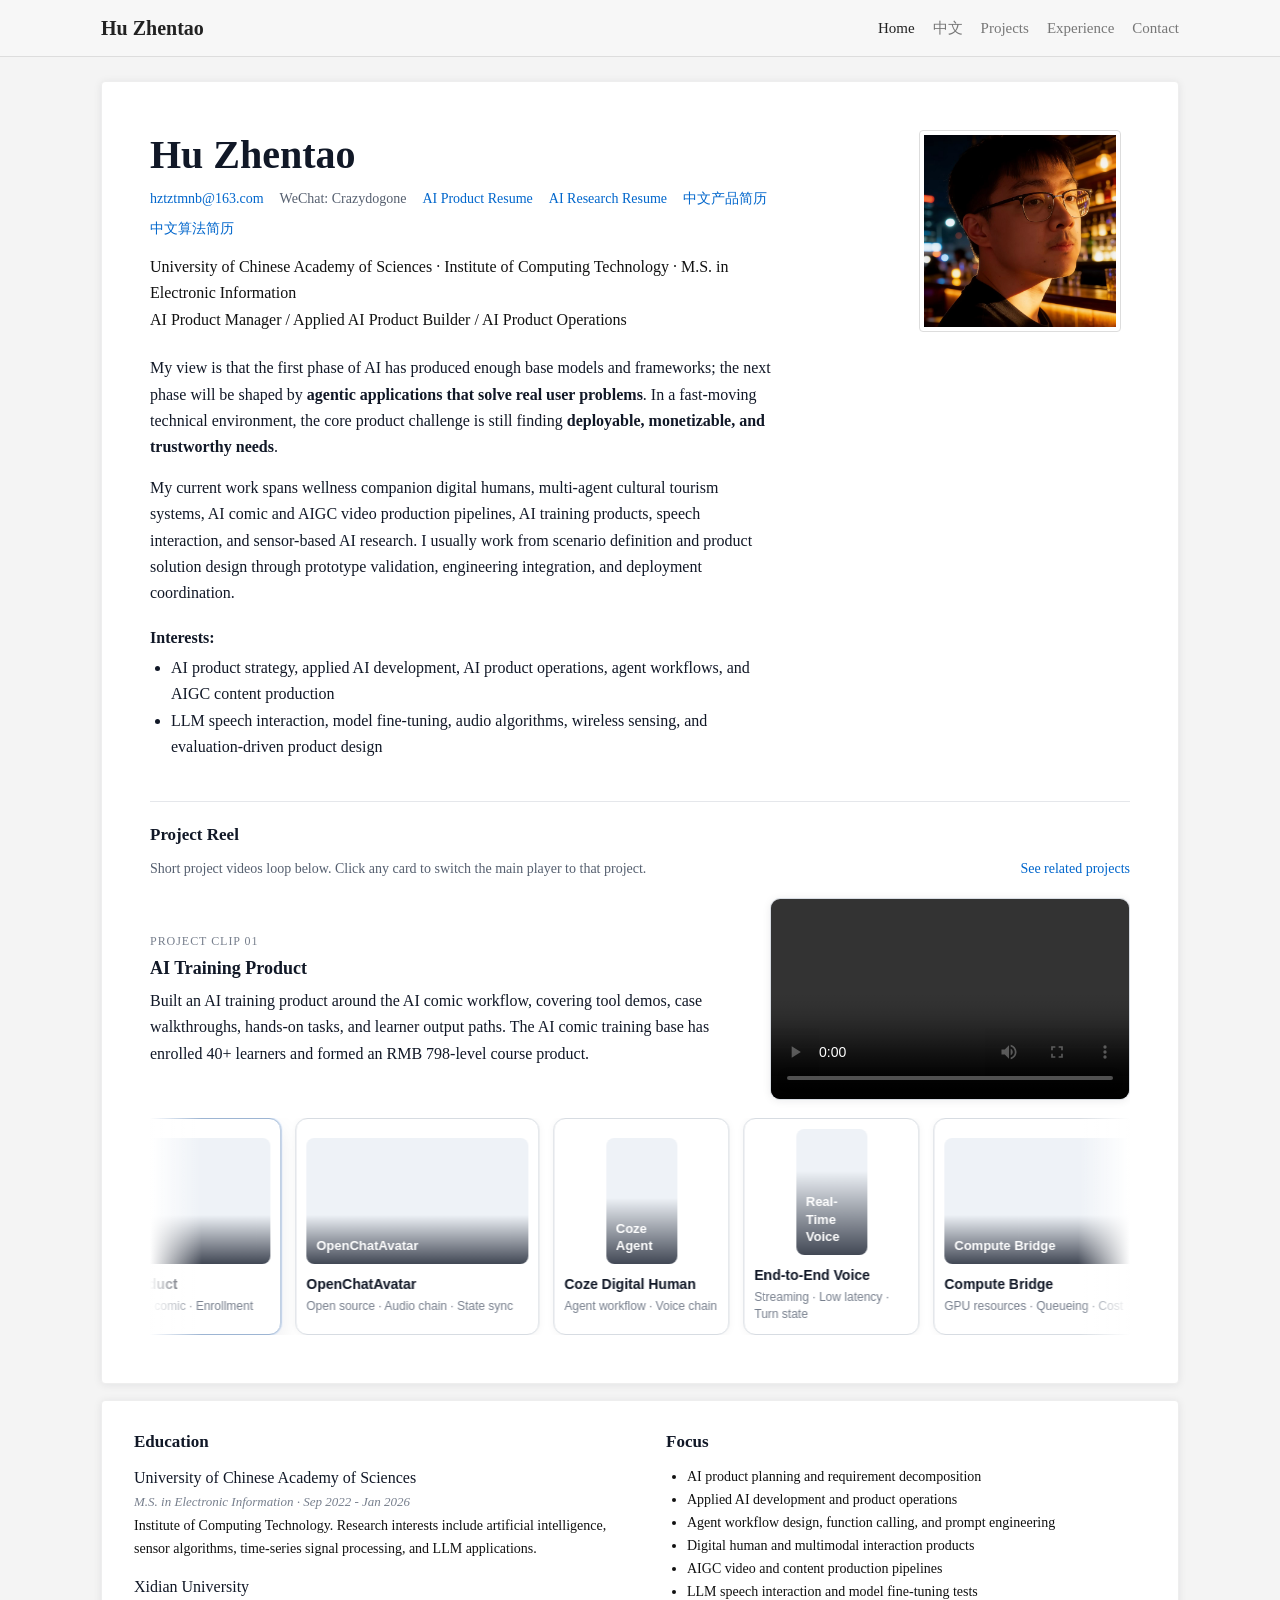
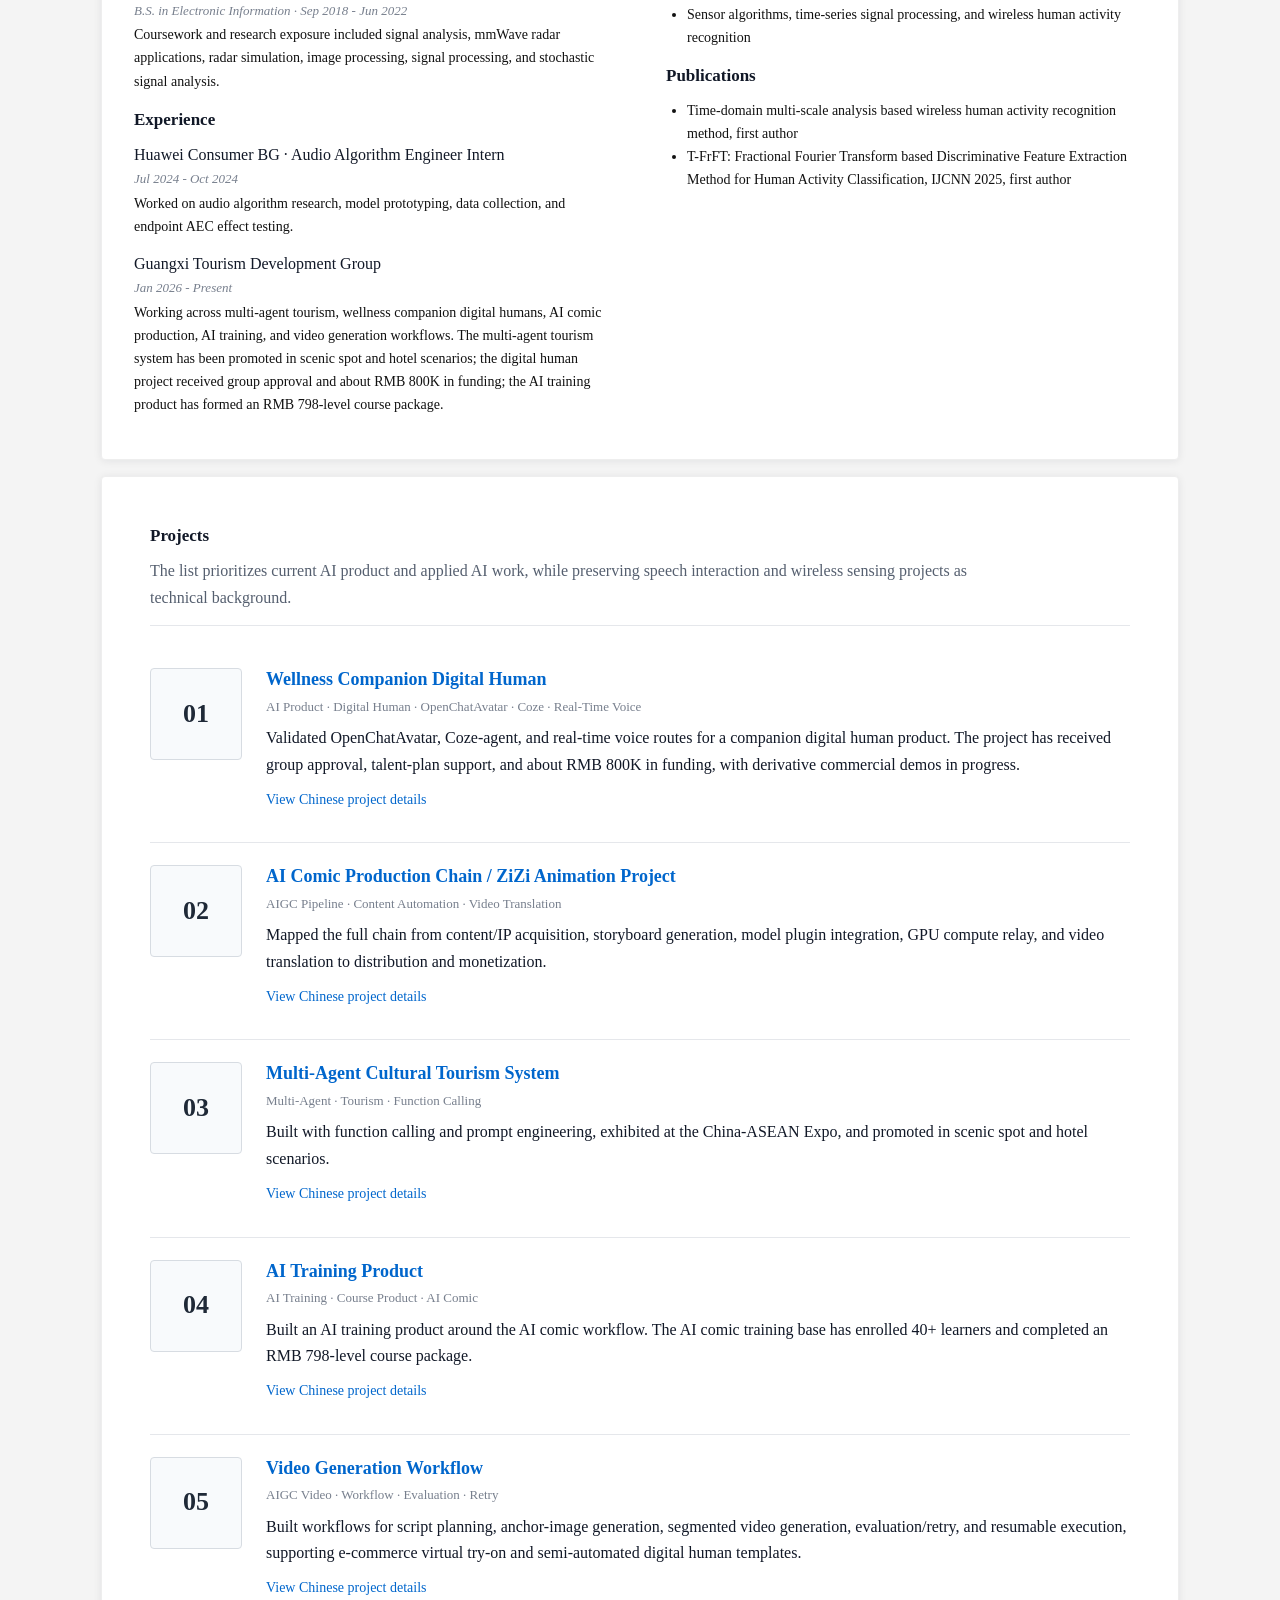
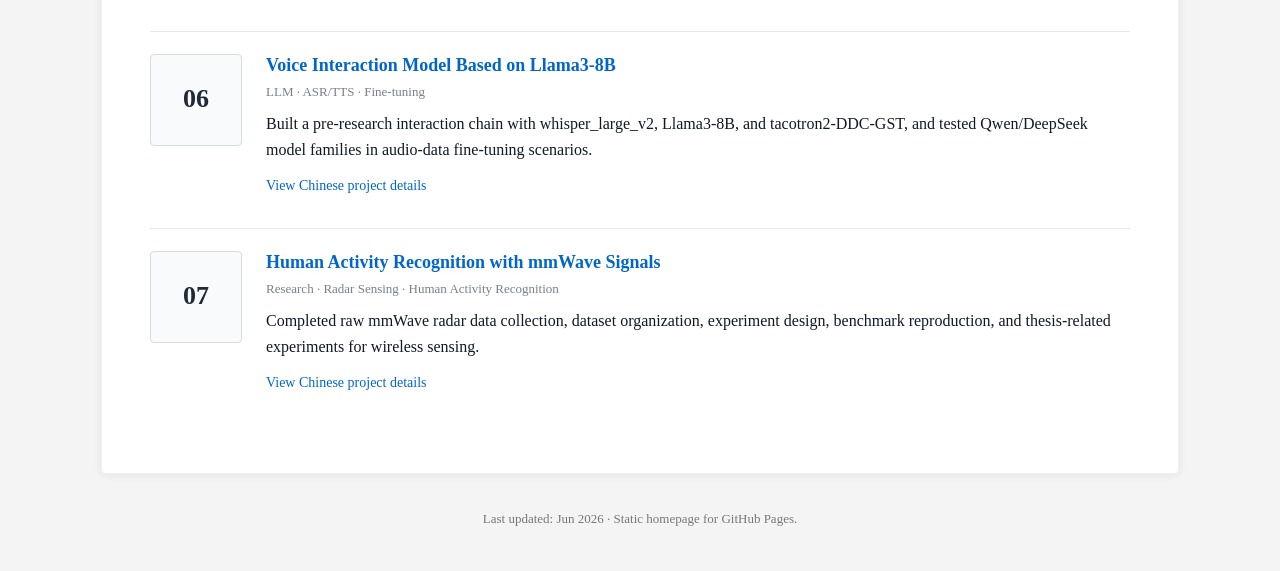
==== en.html @ 320db476 "Add English homepage and resumes" ====
<!doctype html>
<html lang="en">
  <head>
    <meta charset="utf-8" />
    <meta name="viewport" content="width=device-width, initial-scale=1" />
    <meta
      name="description"
      content="Hu Zhentao's English homepage for AI product, applied AI, agent workflow, digital human, AIGC video, speech interaction, and wireless sensing work."
    />
    <title>Hu Zhentao - English Homepage</title>
    <link rel="icon" href="./assets/profile.jpg" />
    <link rel="stylesheet" href="./styles.css" />
  </head>
  <body>
    <header class="topbar">
      <div class="nav-wrap">
        <a class="site-name" href="./en.html">Hu Zhentao</a>
        <nav class="nav-links" aria-label="Primary navigation">
          <a class="active" href="./en.html">Home</a>
          <a href="./index.html" lang="zh-CN">中文</a>
          <a href="#projects">Projects</a>
          <a href="#experience">Experience</a>
          <a href="#contact">Contact</a>
        </nav>
      </div>
    </header>

    <main class="container">
      <section class="card intro-card">
        <div class="intro-main">
          <h1>Hu Zhentao</h1>
          <div id="contact" class="intro-contact" aria-label="Contact and resume downloads">
            <a href="mailto:hztztmnb@163.com">hztztmnb@163.com</a>
            <span>WeChat: Crazydogone</span>
            <a href="./assets/resume-ai-product-en.pdf" download>AI Product Resume</a>
            <a href="./assets/resume-research-en.pdf" download>AI Research Resume</a>
            <a href="./assets/resume-ai-product.pdf" download lang="zh-CN">中文产品简历</a>
            <a href="./assets/resume-research.pdf" download lang="zh-CN">中文算法简历</a>
          </div>
          <p class="affiliation">University of Chinese Academy of Sciences · Institute of Computing Technology · M.S. in Electronic Information</p>
          <p class="affiliation">AI Product Manager / Applied AI Product Builder / AI Product Operations</p>

          <p>
            My view is that the first phase of AI has produced enough base models and frameworks; the next phase will be shaped by
            <strong>agentic applications that solve real user problems</strong>. In a fast-moving technical environment, the core product challenge is still finding
            <strong>deployable, monetizable, and trustworthy needs</strong>.
          </p>
          <p>
            My current work spans wellness companion digital humans, multi-agent cultural tourism systems, AI comic and AIGC video production pipelines, AI training products, speech interaction, and sensor-based AI research. I usually work from scenario definition and product solution design through prototype validation, engineering integration, and deployment coordination.
          </p>

          <div class="interest-block">
            <strong>Interests:</strong>
            <ul>
              <li>AI product strategy, applied AI development, AI product operations, agent workflows, and AIGC content production</li>
              <li>LLM speech interaction, model fine-tuning, audio algorithms, wireless sensing, and evaluation-driven product design</li>
            </ul>
          </div>
        </div>

        <aside class="visual-column" aria-label="Portrait">
          <div class="portrait-card" aria-label="Profile photo">
            <img src="./assets/profile.jpg" alt="Portrait of Hu Zhentao" />
          </div>
        </aside>

        <section class="project-reel" aria-labelledby="project-reel-title">
          <div class="reel-head">
            <div>
              <h2 id="project-reel-title">Project Reel</h2>
              <p>Short project videos loop below. Click any card to switch the main player to that project.</p>
            </div>
            <a class="text-link" href="#projects">See related projects</a>
          </div>

          <div class="reel-stage">
            <div class="reel-stage-copy">
              <p id="reel-active-kicker" class="reel-kicker">Project Clip 01</p>
              <h3 id="reel-active-title">AI Training Product</h3>
              <p id="reel-active-description">
                Built an AI training product around the AI comic workflow, covering tool demos, case walkthroughs, hands-on tasks, and learner output paths. The AI comic training base has enrolled 40+ learners and formed an RMB 798-level course product.
              </p>
            </div>

            <div class="reel-stage-player">
              <video
                id="reel-active-video"
                class="active-video"
                src="./assets/project-videos/AI培训项目.mp4"
                controls
                loop
                playsinline
                preload="metadata"
                aria-label="Selected project introduction video"
              ></video>
            </div>
          </div>

          <div class="reel-rail" data-reel-rail>
            <div class="reel-track" data-reel-track>
              <button
                class="reel-card is-active"
                type="button"
                data-key="ai-training"
                data-ratio="landscape"
                data-src="./assets/project-videos/AI培训项目.mp4"
                data-kicker="Project Clip 01"
                data-title="AI Training Product"
                data-description="Built an AI training product around the AI comic workflow, covering tool demos, case walkthroughs, hands-on tasks, and learner output paths. The AI comic training base has enrolled 40+ learners and formed an RMB 798-level course product."
              >
                <span class="reel-preview">
                  <video src="./assets/project-videos/AI培训项目.mp4" muted loop playsinline preload="metadata"></video>
                  <span class="reel-preview-label">AI Training</span>
                </span>
                <span class="reel-card-copy">
                  <strong>AI Training Product</strong>
                  <span>Course product · AI comic · Enrollment</span>
                </span>
              </button>

              <button
                class="reel-card"
                type="button"
                data-key="openchatavatar"
                data-ratio="landscape"
                data-src="./assets/project-videos/openchatavatar.mp4"
                data-kicker="Project Clip 02"
                data-title="OpenChatAvatar Digital Human Chain"
                data-description="Built a self-hosted interaction chain based on the open-source OpenChatAvatar framework, connecting microphone capture, VAD, ASR, LLM/agent reasoning, TTS, audio playback, and digital human rendering state."
              >
                <span class="reel-preview">
                  <video src="./assets/project-videos/openchatavatar.mp4" muted loop playsinline preload="metadata"></video>
                  <span class="reel-preview-label">OpenChatAvatar</span>
                </span>
                <span class="reel-card-copy">
                  <strong>OpenChatAvatar</strong>
                  <span>Open source · Audio chain · State sync</span>
                </span>
              </button>

              <button
                class="reel-card"
                type="button"
                data-key="digital-human-coze"
                data-ratio="portrait"
                data-src="./assets/project-videos/陪伴型数字人_coze.mp4"
                data-kicker="Project Clip 03"
                data-title="Companion Digital Human with Coze Agent"
                data-description="Used a Coze agent for companion dialogue, intent recognition, and tool routing, while a local audio chain handled capture, recognition, synthesis, playback, and digital human rendering handoff."
              >
                <span class="reel-preview">
                  <video src="./assets/project-videos/陪伴型数字人_coze.mp4" muted loop playsinline preload="metadata"></video>
                  <span class="reel-preview-label">Coze Agent</span>
                </span>
                <span class="reel-card-copy">
                  <strong>Coze Digital Human</strong>
                  <span>Agent workflow · Voice chain</span>
                </span>
              </button>

              <button
                class="reel-card"
                type="button"
                data-key="digital-human-doubao"
                data-ratio="portrait"
                data-src="./assets/project-videos/陪伴型数字人_豆包.mp4"
                data-kicker="Project Clip 04"
                data-title="Companion Digital Human with End-to-End Voice"
                data-description="Integrated an end-to-end real-time voice model to reduce ASR-LLM-TTS chain latency, wrapping streaming input/output, interruption, turn state, and digital human rendering interfaces."
              >
                <span class="reel-preview">
                  <video src="./assets/project-videos/陪伴型数字人_豆包.mp4" muted loop playsinline preload="metadata"></video>
                  <span class="reel-preview-label">Real-Time Voice</span>
                </span>
                <span class="reel-card-copy">
                  <strong>End-to-End Voice</strong>
                  <span>Streaming · Low latency · Turn state</span>
                </span>
              </button>

              <button
                class="reel-card"
                type="button"
                data-key="compute-provider"
                data-ratio="landscape"
                data-src="./assets/project-videos/算力提供.mp4"
                data-kicker="Project Clip 05"
                data-title="AI Comic Compute Bridge"
                data-description="Supported AI comic production with compute relay and direct compute resources, covering GPU node access, task submission, queue scheduling, result return, permission control, and cost accounting."
              >
                <span class="reel-preview">
                  <video src="./assets/project-videos/算力提供.mp4" muted loop playsinline preload="metadata"></video>
                  <span class="reel-preview-label">Compute Bridge</span>
                </span>
                <span class="reel-card-copy">
                  <strong>Compute Bridge</strong>
                  <span>GPU resources · Queueing · Cost</span>
                </span>
              </button>

              <button
                class="reel-card"
                type="button"
                data-key="video-translator"
                data-ratio="landscape"
                data-src="./assets/project-videos/video-translator.mp4"
                data-kicker="Project Clip 06"
                data-title="Drama Translation Workflow for Overseas Distribution"
                data-description="Connected audio extraction, ASR, translation polishing, subtitle timeline alignment, dubbing synthesis, and multilingual export for the video translation part of the AI comic production chain."
              >
                <span class="reel-preview">
                  <video src="./assets/project-videos/video-translator.mp4" muted loop playsinline preload="metadata"></video>
                  <span class="reel-preview-label">Video Translator</span>
                </span>
                <span class="reel-card-copy">
                  <strong>Video Translation</strong>
                  <span>ASR · Translation · Subtitles</span>
                </span>
              </button>
            </div>
          </div>
        </section>
      </section>

      <section id="experience" class="card two-column-card">
        <div>
          <h2>Education</h2>
          <div class="entry">
            <div class="entry-title">University of Chinese Academy of Sciences</div>
            <div class="entry-meta">M.S. in Electronic Information · Sep 2022 - Jan 2026</div>
            <p>Institute of Computing Technology. Research interests include artificial intelligence, sensor algorithms, time-series signal processing, and LLM applications.</p>
          </div>
          <div class="entry">
            <div class="entry-title">Xidian University</div>
            <div class="entry-meta">B.S. in Electronic Information · Sep 2018 - Jun 2022</div>
            <p>Coursework and research exposure included signal analysis, mmWave radar applications, radar simulation, image processing, signal processing, and stochastic signal analysis.</p>
          </div>

          <h2 class="subsection">Experience</h2>
          <div class="entry">
            <div class="entry-title">Huawei Consumer BG · Audio Algorithm Engineer Intern</div>
            <div class="entry-meta">Jul 2024 - Oct 2024</div>
            <p>Worked on audio algorithm research, model prototyping, data collection, and endpoint AEC effect testing.</p>
          </div>
          <div class="entry">
            <div class="entry-title">Guangxi Tourism Development Group</div>
            <div class="entry-meta">Jan 2026 - Present</div>
            <p>Working across multi-agent tourism, wellness companion digital humans, AI comic production, AI training, and video generation workflows. The multi-agent tourism system has been promoted in scenic spot and hotel scenarios; the digital human project received group approval and about RMB 800K in funding; the AI training product has formed an RMB 798-level course package.</p>
          </div>
        </div>

        <div>
          <h2>Focus</h2>
          <ul class="compact-list">
            <li>AI product planning and requirement decomposition</li>
            <li>Applied AI development and product operations</li>
            <li>Agent workflow design, function calling, and prompt engineering</li>
            <li>Digital human and multimodal interaction products</li>
            <li>AIGC video and content production pipelines</li>
            <li>LLM speech interaction and model fine-tuning tests</li>
            <li>Sensor algorithms, time-series signal processing, and wireless human activity recognition</li>
          </ul>

          <h2 class="subsection">Publications</h2>
          <ul class="compact-list">
            <li>Time-domain multi-scale analysis based wireless human activity recognition method, first author</li>
            <li>T-FrFT: Fractional Fourier Transform based Discriminative Feature Extraction Method for Human Activity Classification, IJCNN 2025, first author</li>
          </ul>
        </div>
      </section>

      <section id="projects" class="card">
        <div class="section-head">
          <h2>Projects</h2>
          <p>The list prioritizes current AI product and applied AI work, while preserving speech interaction and wireless sensing projects as technical background.</p>
        </div>

        <article class="project-item">
          <div class="project-thumb">01</div>
          <div class="project-body">
            <h3><a href="./projects/digital-human.html">Wellness Companion Digital Human</a></h3>
            <p class="project-tags">AI Product · Digital Human · OpenChatAvatar · Coze · Real-Time Voice</p>
            <p>
              Validated OpenChatAvatar, Coze-agent, and real-time voice routes for a companion digital human product. The project has received group approval, talent-plan support, and about RMB 800K in funding, with derivative commercial demos in progress.
            </p>
            <p><a class="text-link" href="./projects/digital-human.html">View Chinese project details</a></p>
          </div>
        </article>

        <article class="project-item">
          <div class="project-thumb">02</div>
          <div class="project-body">
            <h3><a href="./projects/ai-comic.html">AI Comic Production Chain / ZiZi Animation Project</a></h3>
            <p class="project-tags">AIGC Pipeline · Content Automation · Video Translation</p>
            <p>
              Mapped the full chain from content/IP acquisition, storyboard generation, model plugin integration, GPU compute relay, and video translation to distribution and monetization.
            </p>
            <p><a class="text-link" href="./projects/ai-comic.html">View Chinese project details</a></p>
          </div>
        </article>

        <article class="project-item">
          <div class="project-thumb">03</div>
          <div class="project-body">
            <h3><a href="./projects/multi-agent-pm.html">Multi-Agent Cultural Tourism System</a></h3>
            <p class="project-tags">Multi-Agent · Tourism · Function Calling</p>
            <p>
              Built with function calling and prompt engineering, exhibited at the China-ASEAN Expo, and promoted in scenic spot and hotel scenarios.
            </p>
            <p><a class="text-link" href="./projects/multi-agent-pm.html">View Chinese project details</a></p>
          </div>
        </article>

        <article class="project-item">
          <div class="project-thumb">04</div>
          <div class="project-body">
            <h3><a href="./projects/ai-training.html">AI Training Product</a></h3>
            <p class="project-tags">AI Training · Course Product · AI Comic</p>
            <p>
              Built an AI training product around the AI comic workflow. The AI comic training base has enrolled 40+ learners and completed an RMB 798-level course package.
            </p>
            <p><a class="text-link" href="./projects/ai-training.html">View Chinese project details</a></p>
          </div>
        </article>

        <article class="project-item">
          <div class="project-thumb">05</div>
          <div class="project-body">
            <h3><a href="./projects/video-generation-workflow.html">Video Generation Workflow</a></h3>
            <p class="project-tags">AIGC Video · Workflow · Evaluation · Retry</p>
            <p>
              Built workflows for script planning, anchor-image generation, segmented video generation, evaluation/retry, and resumable execution, supporting e-commerce virtual try-on and semi-automated digital human templates.
            </p>
            <p><a class="text-link" href="./projects/video-generation-workflow.html">View Chinese project details</a></p>
          </div>
        </article>

        <article class="project-item">
          <div class="project-thumb">06</div>
          <div class="project-body">
            <h3><a href="./projects/voice-llm.html">Voice Interaction Model Based on Llama3-8B</a></h3>
            <p class="project-tags">LLM · ASR/TTS · Fine-tuning</p>
            <p>
              Built a pre-research interaction chain with whisper_large_v2, Llama3-8B, and tacotron2-DDC-GST, and tested Qwen/DeepSeek model families in audio-data fine-tuning scenarios.
            </p>
            <p><a class="text-link" href="./projects/voice-llm.html">View Chinese project details</a></p>
          </div>
        </article>

        <article class="project-item">
          <div class="project-thumb">07</div>
          <div class="project-body">
            <h3><a href="./projects/wireless-sensing.html">Human Activity Recognition with mmWave Signals</a></h3>
            <p class="project-tags">Research · Radar Sensing · Human Activity Recognition</p>
            <p>
              Completed raw mmWave radar data collection, dataset organization, experiment design, benchmark reproduction, and thesis-related experiments for wireless sensing.
            </p>
            <p><a class="text-link" href="./projects/wireless-sensing.html">View Chinese project details</a></p>
          </div>
        </article>
      </section>
    </main>

    <footer class="footer">
      <p>Last updated: Jun 2026 · Static homepage for GitHub Pages.</p>
    </footer>
    <script src="./script.js"></script>
  </body>
</html>
---- styles.css ----
:root {
  --bg: #f4f4f4;
  --card: #ffffff;
  --text: #111827;
  --muted: #555f6f;
  --light: #777f8d;
  --line: #e5e7eb;
  --link: #0066cc;
  --link-hover: #004e9f;
  --shadow: 0 1px 8px rgba(15, 23, 42, 0.08);
  --radius: 4px;
}

* {
  box-sizing: border-box;
}

html {
  scroll-behavior: smooth;
}

body {
  margin: 0;
  background: var(--bg);
  color: var(--text);
  overflow-x: hidden;
  font-family:
    "Times New Roman",
    FangSong,
    "仿宋",
    sans-serif;
  font-size: 16px;
  line-height: 1.65;
}

a {
  color: var(--link);
  text-decoration: none;
}

a:hover {
  color: var(--link-hover);
  text-decoration: underline;
}

p {
  margin: 0 0 14px;
}

h1,
h2,
h3 {
  margin: 0;
  color: var(--text);
  line-height: 1.25;
  font-weight: 600;
}

h1 {
  margin-bottom: 10px;
  font-size: 40px;
}

h2 {
  margin-bottom: 12px;
  font-size: 17px;
}

h3 {
  margin-bottom: 5px;
  font-size: 18px;
}

.topbar {
  position: sticky;
  top: 0;
  z-index: 10;
  border-bottom: 1px solid #dddddd;
  background: #f7f7f7;
}

.nav-wrap {
  max-width: 1110px;
  min-height: 56px;
  margin: 0 auto;
  padding: 0 16px;
  display: flex;
  align-items: center;
  justify-content: space-between;
  gap: 24px;
}

.site-name {
  color: #222;
  font-size: 20px;
  font-weight: 700;
}

.site-name:hover {
  color: #222;
  text-decoration: none;
}

.nav-links {
  display: flex;
  align-items: center;
  gap: 18px;
  white-space: nowrap;
}

.nav-links a {
  color: #777;
  font-size: 15px;
}

.nav-links a.active,
.nav-links a:hover {
  color: #222;
  text-decoration: none;
}

.container {
  max-width: 1110px;
  margin: 0 auto;
  padding: 24px 16px 0;
}

.card {
  margin-bottom: 16px;
  padding: 48px;
  border: 1px solid #eeeeee;
  border-radius: var(--radius);
  background: var(--card);
  box-shadow: var(--shadow);
}

.intro-card {
  display: grid;
  grid-template-columns: minmax(0, 1fr) minmax(250px, 320px);
  gap: 36px;
  align-items: start;
}

.intro-main {
  min-width: 0;
}

.intro-contact {
  display: flex;
  flex-wrap: wrap;
  gap: 8px 16px;
  align-items: center;
  margin: -2px 0 14px;
  color: var(--muted);
  font-family:
    "Times New Roman",
    FangSong,
    "仿宋",
    serif;
  font-size: 14px;
  line-height: 1.45;
}

.intro-contact a,
.intro-contact span {
  display: inline-flex;
  align-items: center;
  min-height: 22px;
}

.affiliation {
  margin: 0;
  color: #111;
}

.intro-main > p:nth-of-type(3) {
  margin-top: 22px;
}

.visual-column {
  width: 100%;
  max-width: 220px;
  justify-self: end;
  display: flex;
  flex-direction: column;
  align-items: center;
  gap: 18px;
}

.portrait-card {
  width: 202px;
  padding: 4px;
  border: 1px solid #dddddd;
  border-radius: var(--radius);
  background: #fff;
}

.portrait-card img {
  display: block;
  width: 100%;
  aspect-ratio: 1 / 1;
  object-fit: cover;
  object-position: 58% 20%;
}

.interest-block {
  margin-top: 18px;
}

.interest-block ul,
.compact-list {
  margin: 4px 0 0;
  padding-left: 21px;
}

.project-reel {
  grid-column: 1 / -1;
  min-width: 0;
  margin-top: 4px;
  padding-top: 22px;
  border-top: 1px solid var(--line);
  overflow: hidden;
}

.reel-head {
  display: flex;
  align-items: end;
  justify-content: space-between;
  gap: 20px;
  margin-bottom: 18px;
}

.reel-head p {
  margin: 4px 0 0;
  color: var(--muted);
  font-size: 14px;
}

.reel-stage {
  display: grid;
  grid-template-columns: minmax(0, 1fr) 360px;
  gap: 24px;
  align-items: center;
}

.reel-stage-player {
  width: 100%;
  display: flex;
  align-items: center;
  justify-content: center;
}

.reel-stage-copy h3 {
  margin-bottom: 8px;
}

.reel-kicker {
  margin: 0 0 6px;
  color: var(--light);
  font-size: 12px;
  letter-spacing: 0.08em;
  text-transform: uppercase;
}

.reel-stage-copy p:last-child {
  margin-bottom: 0;
}

.active-video {
  display: block;
  width: 100%;
  aspect-ratio: 16 / 9;
  border: 1px solid #d7dce2;
  border-radius: 10px;
  background: #f3f4f6;
  box-shadow: 0 1px 8px rgba(15, 23, 42, 0.08);
  object-fit: contain;
}

.active-video.is-portrait {
  width: 32%;
  min-width: 96px;
  max-width: 180px;
  aspect-ratio: 9 / 16;
}

.reel-rail {
  position: relative;
  width: 100%;
  max-width: 100%;
  margin-top: 18px;
  overflow: hidden;
}

.reel-rail::before,
.reel-rail::after {
  position: absolute;
  top: 0;
  bottom: 0;
  width: 52px;
  z-index: 1;
  content: "";
  pointer-events: none;
}

.reel-rail::before {
  left: 0;
  background: linear-gradient(90deg, #ffffff 0%, rgba(255, 255, 255, 0) 100%);
}

.reel-rail::after {
  right: 0;
  background: linear-gradient(270deg, #ffffff 0%, rgba(255, 255, 255, 0) 100%);
}

.reel-track {
  display: flex;
  gap: 14px;
  width: max-content;
  will-change: transform;
}

.reel-card {
  --reel-preview-height: 126px;
  width: 244px;
  flex: 0 0 auto;
  padding: 10px;
  border: 1px solid #d7dce2;
  border-radius: 12px;
  background: #ffffff;
  box-shadow: 0 1px 8px rgba(15, 23, 42, 0.05);
  text-align: left;
  cursor: pointer;
  transition:
    transform 180ms ease,
    box-shadow 180ms ease,
    border-color 180ms ease;
}

.reel-card[data-ratio="portrait"] {
  width: 176px;
}

.reel-card:hover {
  transform: translateY(-2px);
  box-shadow: 0 10px 24px rgba(15, 23, 42, 0.08);
}

.reel-card.is-active {
  border-color: #9db5d3;
  box-shadow: 0 0 0 1px rgba(59, 130, 246, 0.12), 0 10px 24px rgba(15, 23, 42, 0.08);
}

.reel-preview {
  position: relative;
  display: block;
  height: var(--reel-preview-height);
  overflow: hidden;
  border-radius: 8px;
  background: #eef2f7;
  color: #1f2937;
}

.reel-card[data-ratio="portrait"] .reel-preview {
  width: 71px;
  margin: 0 auto;
  aspect-ratio: 9 / 16;
}

.reel-preview video {
  display: block;
  width: 100%;
  height: 100%;
  object-fit: cover;
  pointer-events: none;
}

.reel-preview-label {
  position: absolute;
  left: 0;
  right: 0;
  bottom: 0;
  display: flex;
  min-height: 44px;
  align-items: end;
  padding: 22px 10px 9px;
  background: linear-gradient(180deg, rgba(17, 24, 39, 0) 0%, rgba(17, 24, 39, 0.78) 100%);
  color: #ffffff;
  font-size: 13px;
  font-weight: 600;
  line-height: 1.35;
}

.reel-card-copy {
  display: block;
  padding-top: 10px;
}

.reel-card-copy strong {
  display: block;
  color: var(--text);
  font-size: 14px;
  line-height: 1.5;
}

.reel-card-copy span {
  display: block;
  margin-top: 3px;
  color: var(--light);
  font-size: 12px;
  line-height: 1.45;
}

.contact-line {
  grid-column: 1 / -1;
  display: flex;
  flex-wrap: wrap;
  gap: 18px;
  padding-top: 20px;
  border-top: 1px solid var(--line);
  font-family:
    "Times New Roman",
    FangSong,
    "仿宋",
    serif;
  font-size: 14px;
}

.two-column-card {
  display: grid;
  grid-template-columns: minmax(0, 1fr) minmax(0, 1fr);
  gap: 52px;
  padding: 30px 32px;
}

.entry {
  margin-bottom: 13px;
}

.entry-title {
  font-size: 16px;
  font-weight: 500;
}

.entry-meta,
.project-tags,
.detail-meta {
  color: var(--light);
  font-size: 13px;
  font-style: italic;
}

.entry p {
  margin: 2px 0 0;
  color: #111;
  font-size: 14px;
}

.subsection {
  margin-top: 16px;
}

.compact-list {
  color: #111;
  font-size: 14px;
}

.section-head {
  margin-bottom: 20px;
  border-bottom: 1px solid var(--line);
}

.section-head p {
  max-width: 850px;
  color: var(--muted);
}

.project-item {
  display: grid;
  grid-template-columns: 92px minmax(0, 1fr);
  gap: 24px;
  padding: 22px 0;
  border-bottom: 1px solid var(--line);
}

.project-item:last-child {
  border-bottom: 0;
}

.project-thumb {
  width: 92px;
  height: 92px;
  display: grid;
  place-items: center;
  border: 1px solid #d7dce2;
  border-radius: var(--radius);
  background: #f8fafc;
  color: #1f2937;
  font-size: 26px;
  font-weight: 700;
}

.project-body p {
  margin-bottom: 8px;
}

.project-tags {
  margin-bottom: 8px;
  font-style: normal;
}

.text-link {
  font-size: 14px;
  font-weight: 500;
}

.footer {
  max-width: 1110px;
  margin: 0 auto;
  padding: 18px 16px 28px;
  color: #777;
  font-size: 13px;
  text-align: center;
}

.detail-card {
  padding: 42px 48px;
}

.back-link {
  display: inline-block;
  margin-bottom: 20px;
  font-size: 14px;
}

.detail-title {
  margin-bottom: 6px;
  font-size: 34px;
}

.detail-lede {
  max-width: 850px;
  margin-top: 22px;
  color: #222;
}

.detail-grid {
  display: grid;
  grid-template-columns: minmax(0, 0.85fr) minmax(0, 1.15fr);
  gap: 36px;
  margin-top: 28px;
  padding-top: 28px;
  border-top: 1px solid var(--line);
}

.detail-section {
  margin-bottom: 24px;
}

.detail-section ul {
  margin: 8px 0 0;
  padding-left: 21px;
}

.detail-section li {
  margin-bottom: 6px;
}

.tag-list {
  display: flex;
  flex-wrap: wrap;
  gap: 8px;
  margin-top: 8px;
}

.tag-list span {
  display: inline-flex;
  padding: 3px 8px;
  border: 1px solid #d8dee8;
  border-radius: 999px;
  background: #f8fafc;
  color: #334155;
  font-size: 13px;
}

@media (max-width: 820px) {
  h1 {
    font-size: 32px;
  }

  .nav-wrap {
    align-items: flex-start;
    flex-direction: column;
    gap: 4px;
    padding-top: 10px;
    padding-bottom: 10px;
  }

  .nav-links {
    gap: 14px;
    overflow-x: auto;
    width: 100%;
  }

  .card {
    padding: 26px 22px;
  }

  .intro-card,
  .two-column-card,
  .detail-grid {
    grid-template-columns: 1fr;
    gap: 24px;
  }

  .visual-column {
    width: min(100%, 220px);
    justify-self: center;
    order: -1;
  }

  .portrait-card {
    justify-self: start;
    width: 180px;
    order: -1;
  }

  .contact-line {
    flex-direction: column;
    gap: 8px;
  }

  .reel-head,
  .reel-stage {
    grid-template-columns: 1fr;
    align-items: start;
  }

  .reel-head {
    flex-direction: column;
    align-items: start;
  }

  .reel-stage-player {
    max-width: 360px;
  }

  .reel-card {
    --reel-preview-height: 112px;
    width: 220px;
  }

  .reel-card[data-ratio="portrait"] {
    width: 166px;
  }

  .reel-card[data-ratio="portrait"] .reel-preview {
    width: 63px;
  }

  .project-item {
    grid-template-columns: 1fr;
    gap: 12px;
  }

  .project-thumb {
    width: 72px;
    height: 72px;
    font-size: 22px;
  }

  .detail-title {
    font-size: 28px;
  }
}
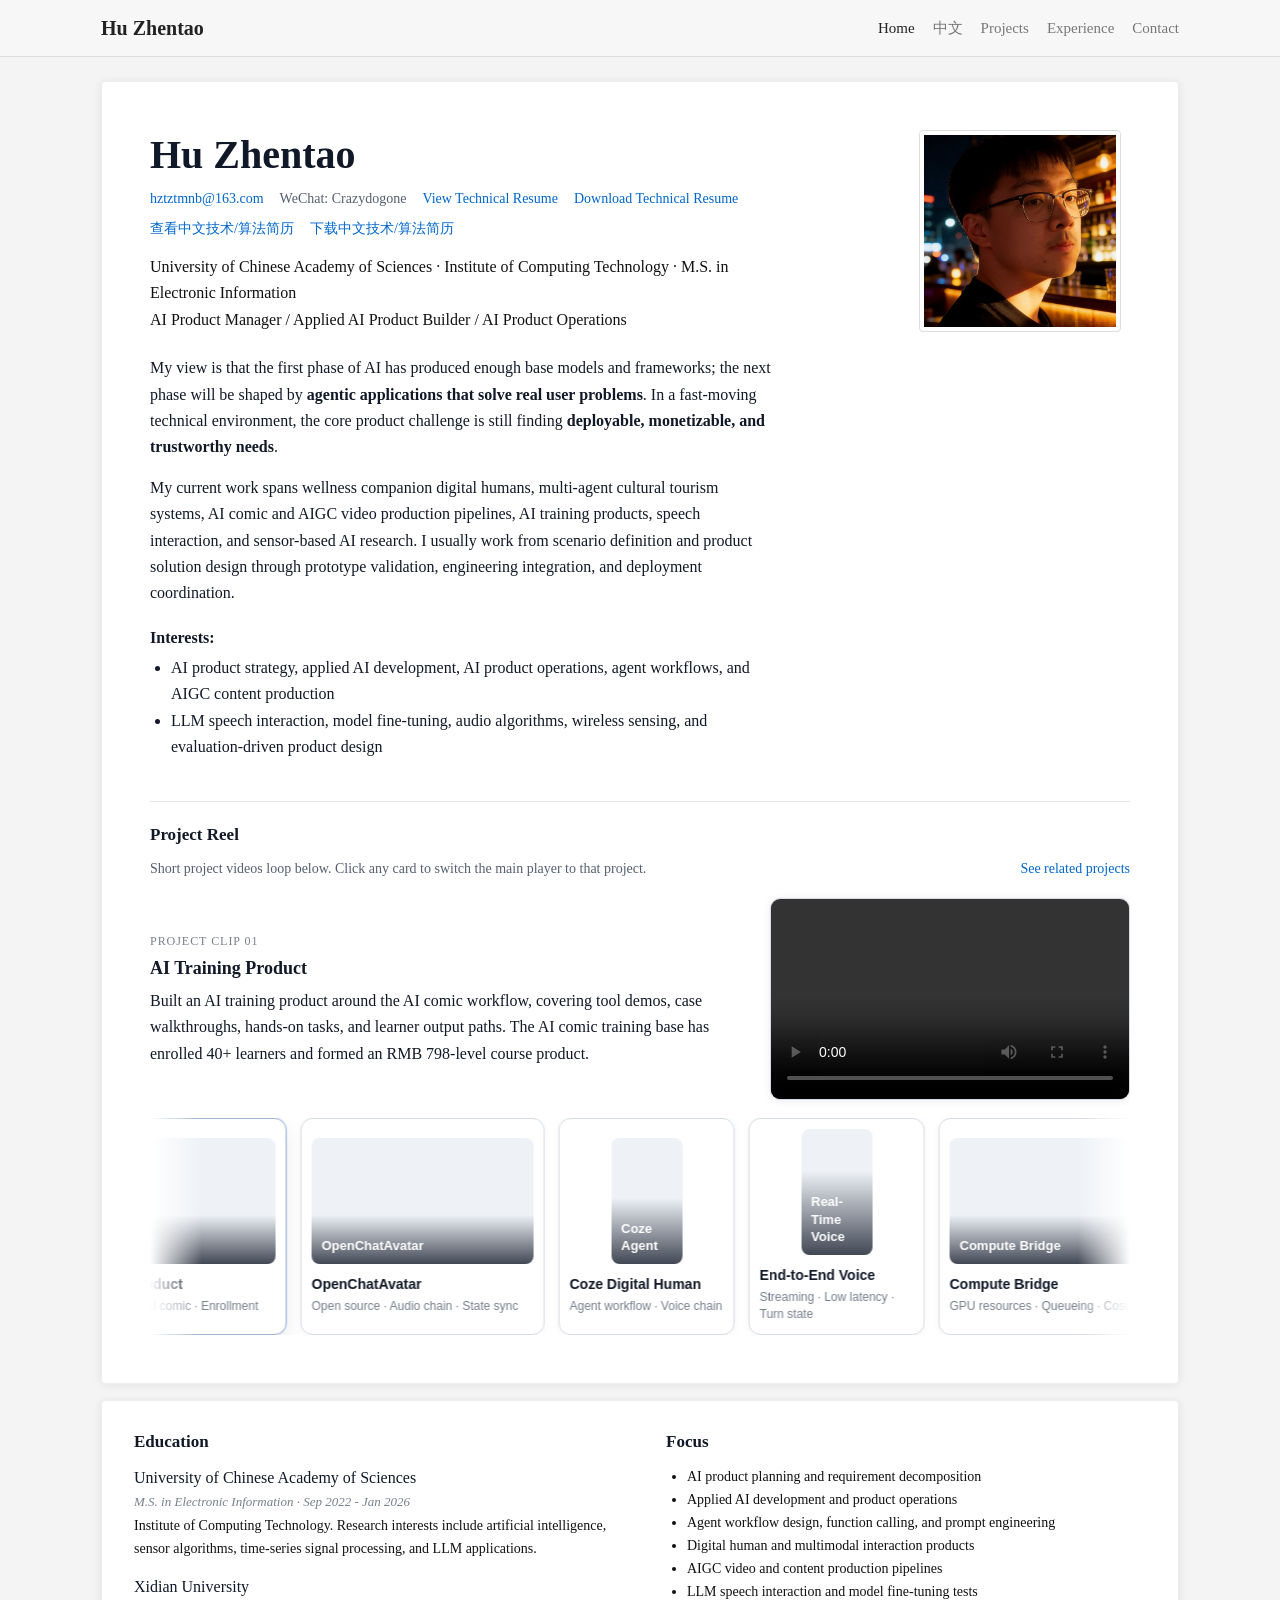
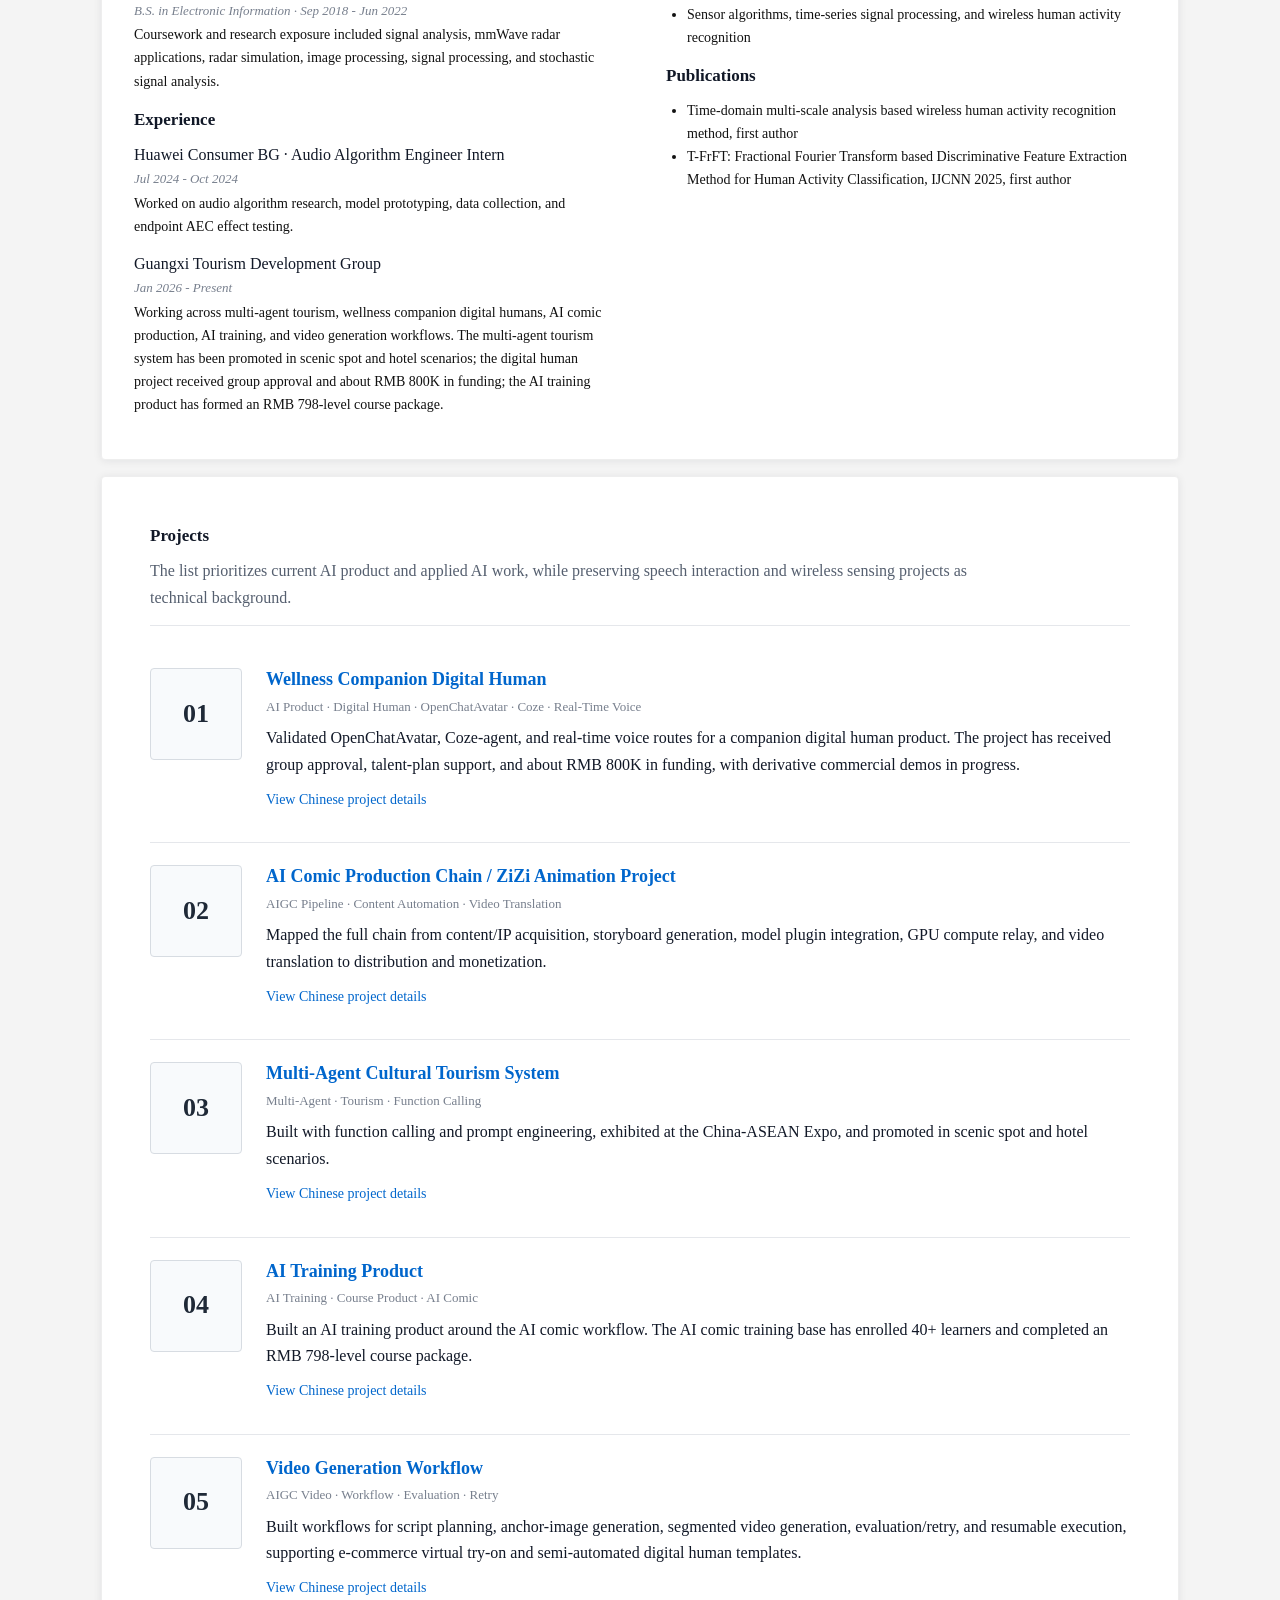
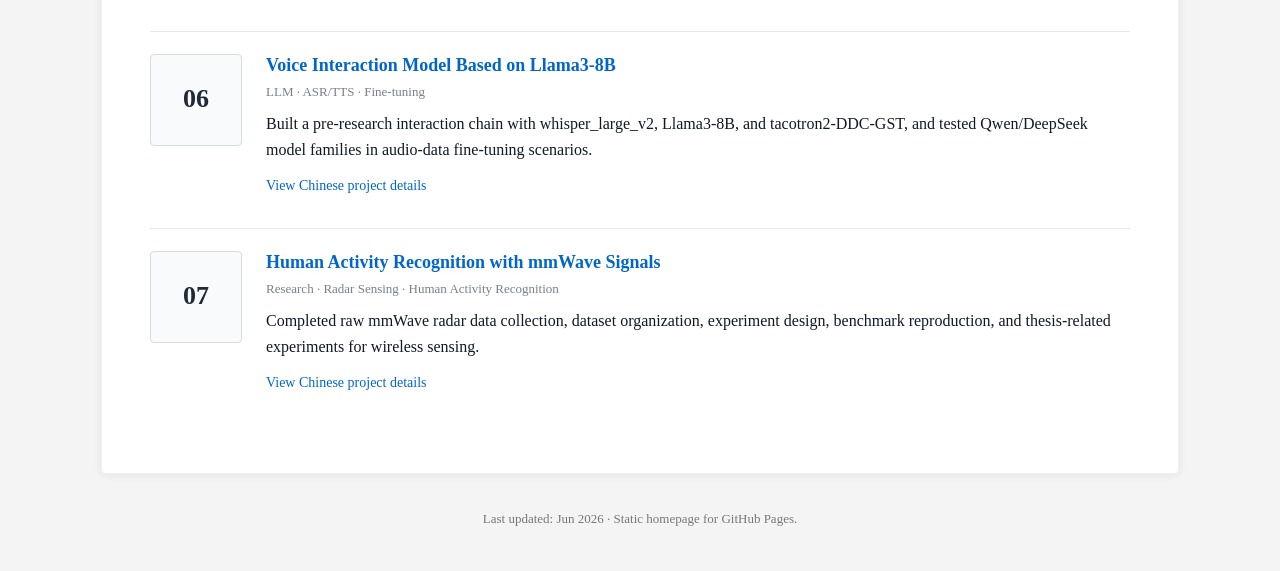
==== commit bab34732: "Update technical resume links" ====
--- a/en.html
+++ b/en.html
@@ -32,10 +32,10 @@
           <div id="contact" class="intro-contact" aria-label="Contact and resume downloads">
             <a href="mailto:hztztmnb@163.com">hztztmnb@163.com</a>
             <span>WeChat: Crazydogone</span>
-            <a href="./assets/resume-ai-product-en.pdf" download>AI Product Resume</a>
-            <a href="./assets/resume-research-en.pdf" download>AI Research Resume</a>
-            <a href="./assets/resume-ai-product.pdf" download lang="zh-CN">中文产品简历</a>
-            <a href="./assets/resume-research.pdf" download lang="zh-CN">中文算法简历</a>
+            <a href="./assets/resume-technical-en.pdf" target="_blank" rel="noopener">View Technical Resume</a>
+            <a href="./assets/resume-technical-en.pdf" download>Download Technical Resume</a>
+            <a href="./assets/resume-technical-cn.pdf" target="_blank" rel="noopener" lang="zh-CN">查看中文技术/算法简历</a>
+            <a href="./assets/resume-technical-cn.pdf" download lang="zh-CN">下载中文技术/算法简历</a>
           </div>
           <p class="affiliation">University of Chinese Academy of Sciences · Institute of Computing Technology · M.S. in Electronic Information</p>
           <p class="affiliation">AI Product Manager / Applied AI Product Builder / AI Product Operations</p>
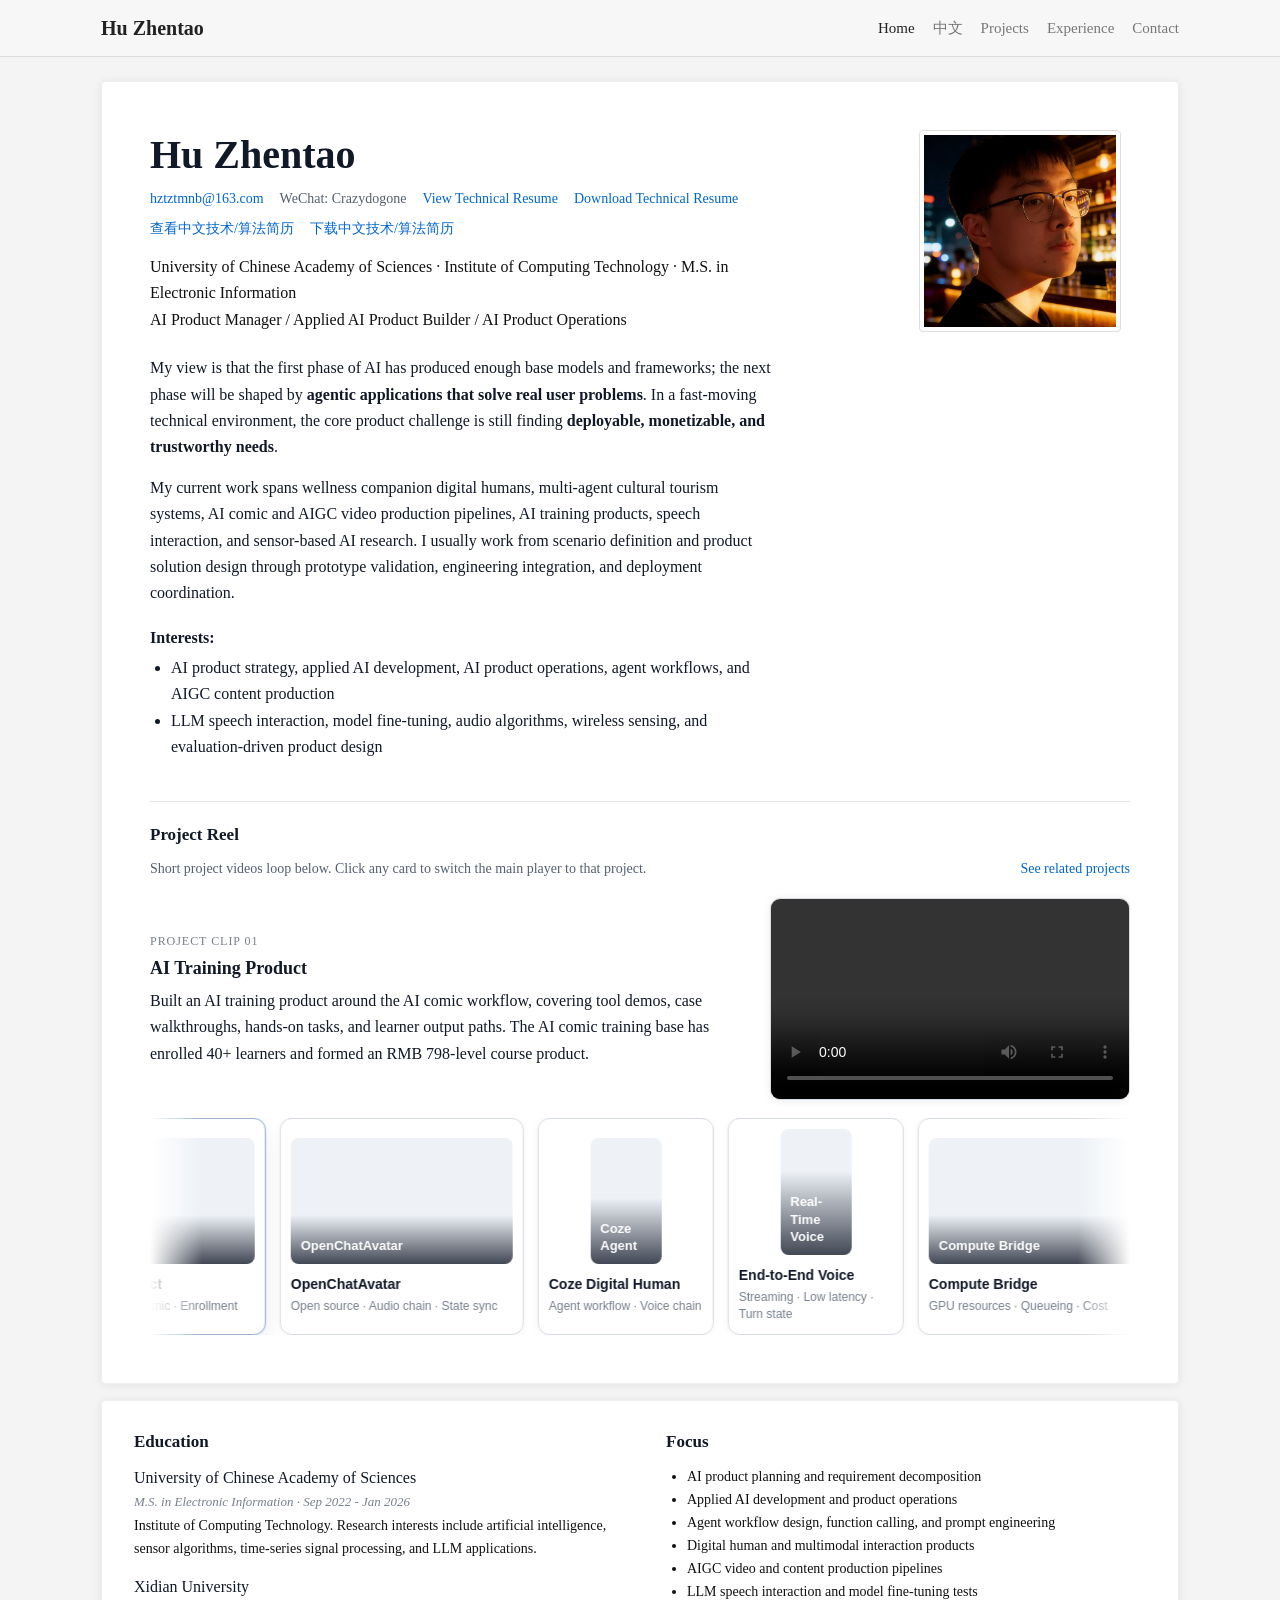
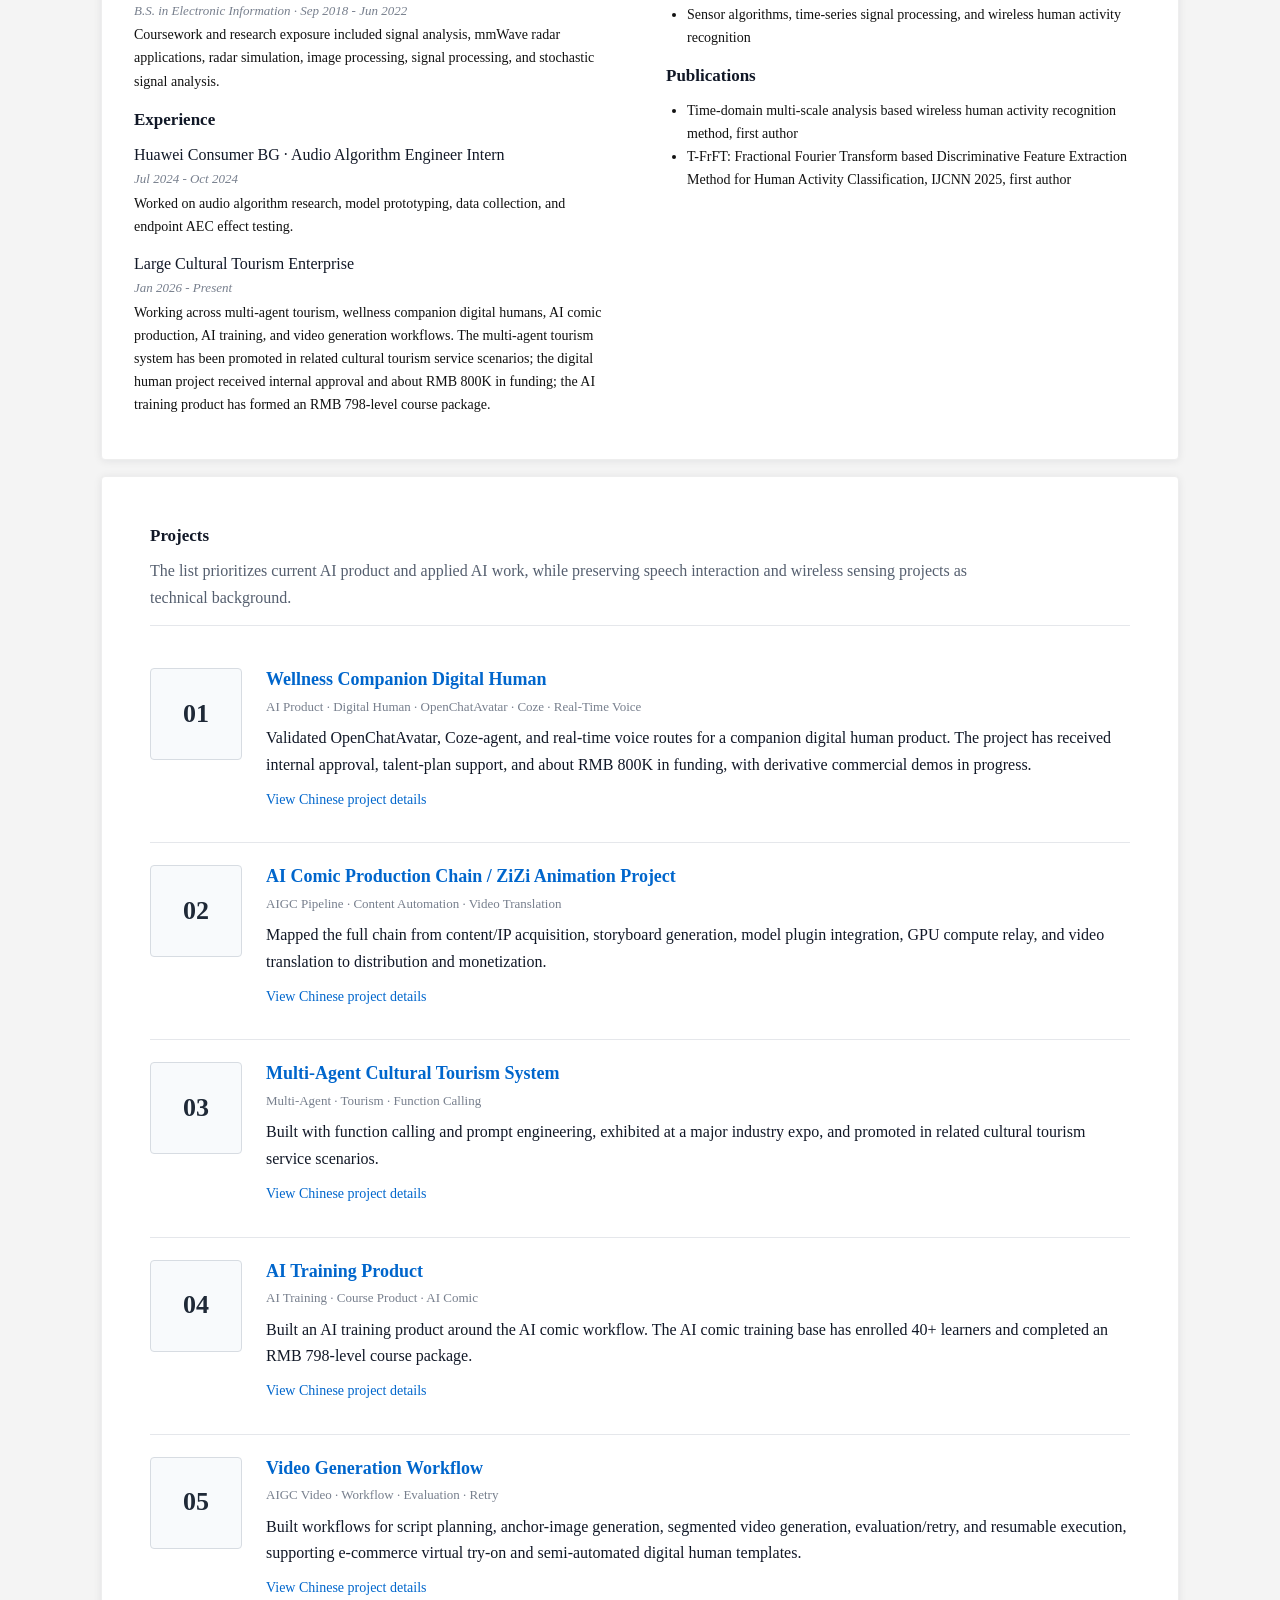
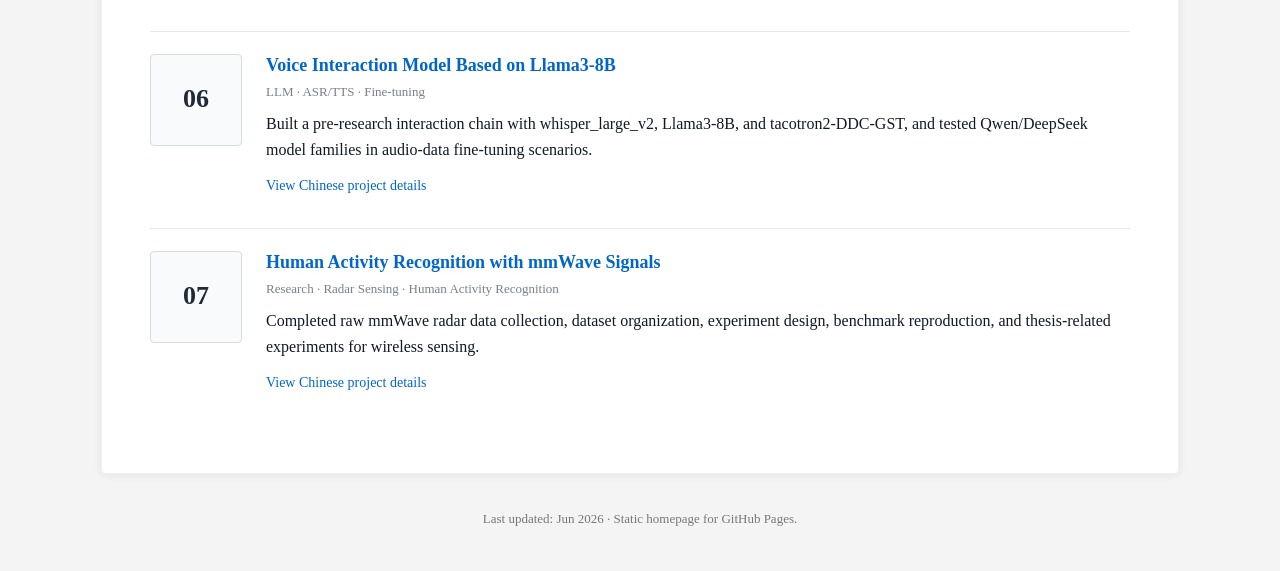
==== commit 1066487d: "Anonymize company references in resume site" ====
--- a/en.html
+++ b/en.html
@@ -243,9 +243,9 @@
             <p>Worked on audio algorithm research, model prototyping, data collection, and endpoint AEC effect testing.</p>
           </div>
           <div class="entry">
-            <div class="entry-title">Guangxi Tourism Development Group</div>
+            <div class="entry-title">Large Cultural Tourism Enterprise</div>
             <div class="entry-meta">Jan 2026 - Present</div>
-            <p>Working across multi-agent tourism, wellness companion digital humans, AI comic production, AI training, and video generation workflows. The multi-agent tourism system has been promoted in scenic spot and hotel scenarios; the digital human project received group approval and about RMB 800K in funding; the AI training product has formed an RMB 798-level course package.</p>
+            <p>Working across multi-agent tourism, wellness companion digital humans, AI comic production, AI training, and video generation workflows. The multi-agent tourism system has been promoted in related cultural tourism service scenarios; the digital human project received internal approval and about RMB 800K in funding; the AI training product has formed an RMB 798-level course package.</p>
           </div>
         </div>
 
@@ -281,7 +281,7 @@
             <h3><a href="./projects/digital-human.html">Wellness Companion Digital Human</a></h3>
             <p class="project-tags">AI Product · Digital Human · OpenChatAvatar · Coze · Real-Time Voice</p>
             <p>
-              Validated OpenChatAvatar, Coze-agent, and real-time voice routes for a companion digital human product. The project has received group approval, talent-plan support, and about RMB 800K in funding, with derivative commercial demos in progress.
+              Validated OpenChatAvatar, Coze-agent, and real-time voice routes for a companion digital human product. The project has received internal approval, talent-plan support, and about RMB 800K in funding, with derivative commercial demos in progress.
             </p>
             <p><a class="text-link" href="./projects/digital-human.html">View Chinese project details</a></p>
           </div>
@@ -305,7 +305,7 @@
             <h3><a href="./projects/multi-agent-pm.html">Multi-Agent Cultural Tourism System</a></h3>
             <p class="project-tags">Multi-Agent · Tourism · Function Calling</p>
             <p>
-              Built with function calling and prompt engineering, exhibited at the China-ASEAN Expo, and promoted in scenic spot and hotel scenarios.
+              Built with function calling and prompt engineering, exhibited at a major industry expo, and promoted in related cultural tourism service scenarios.
             </p>
             <p><a class="text-link" href="./projects/multi-agent-pm.html">View Chinese project details</a></p>
           </div>
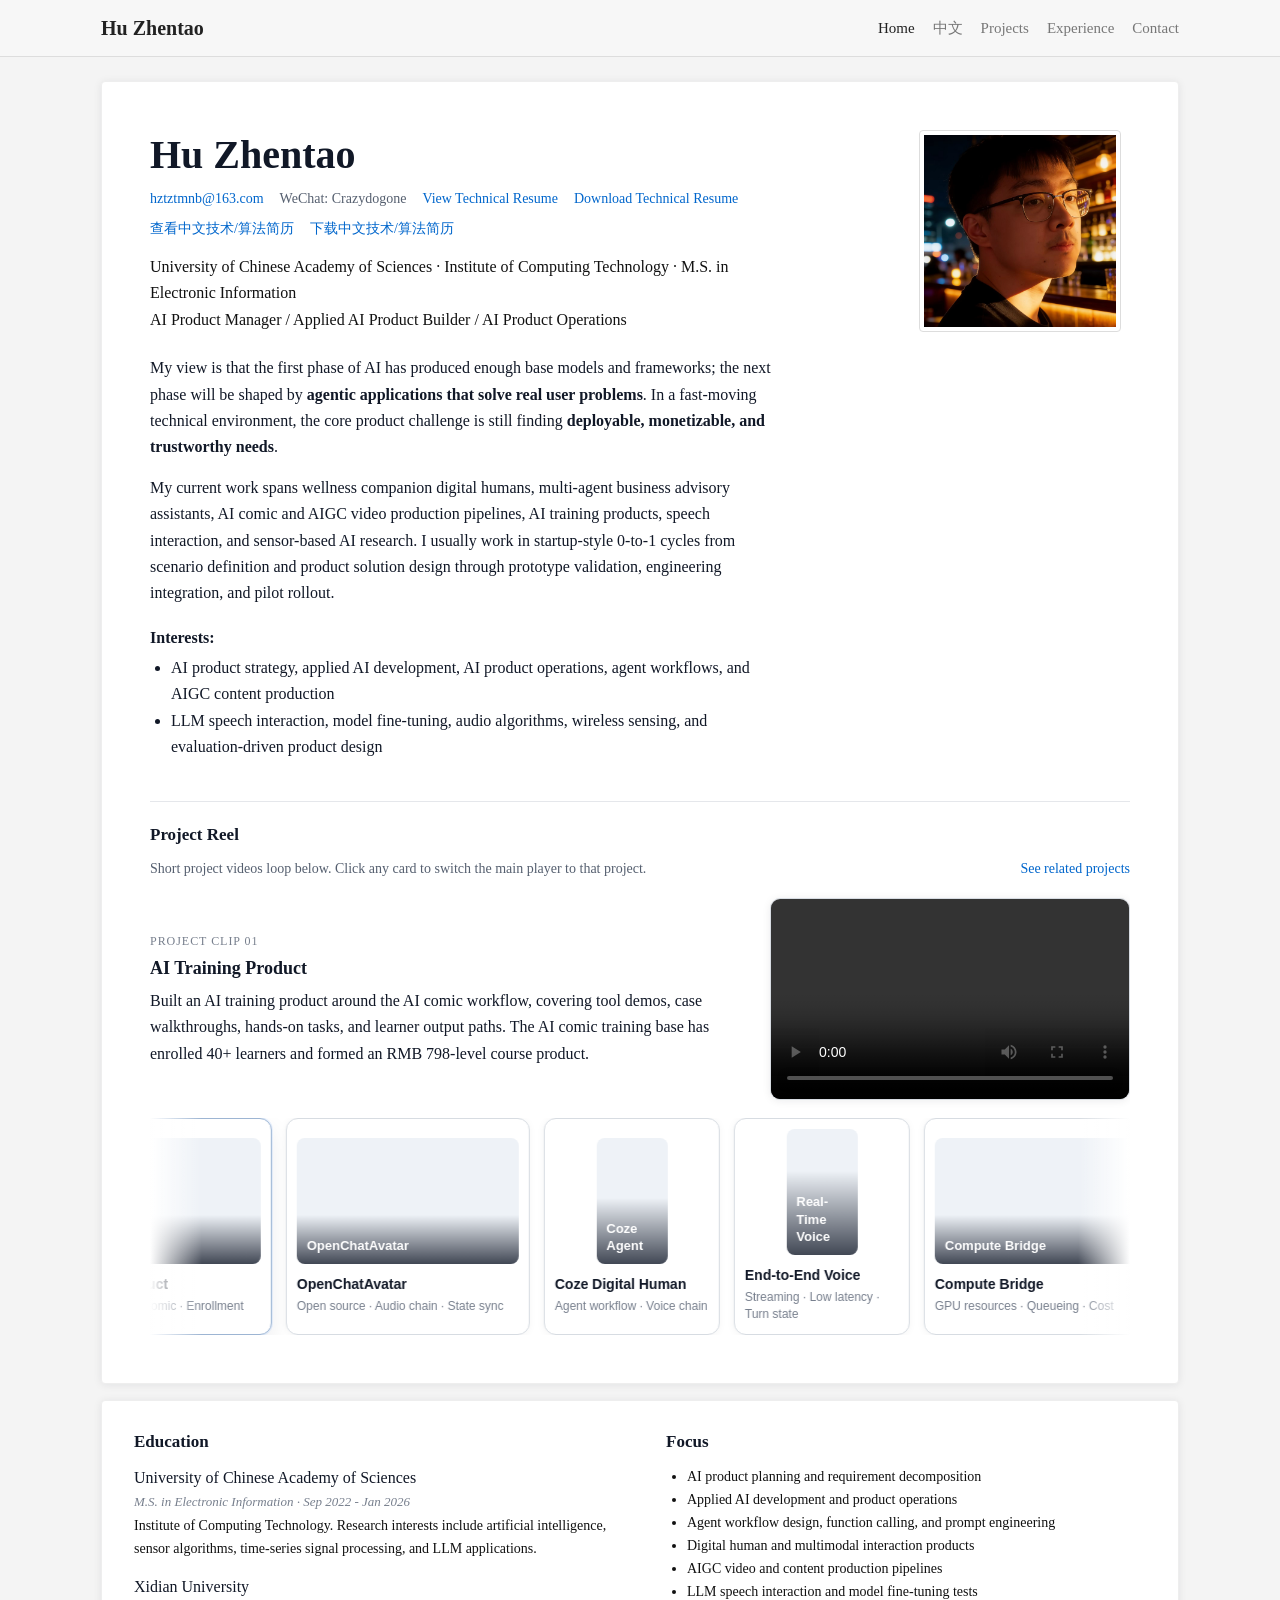
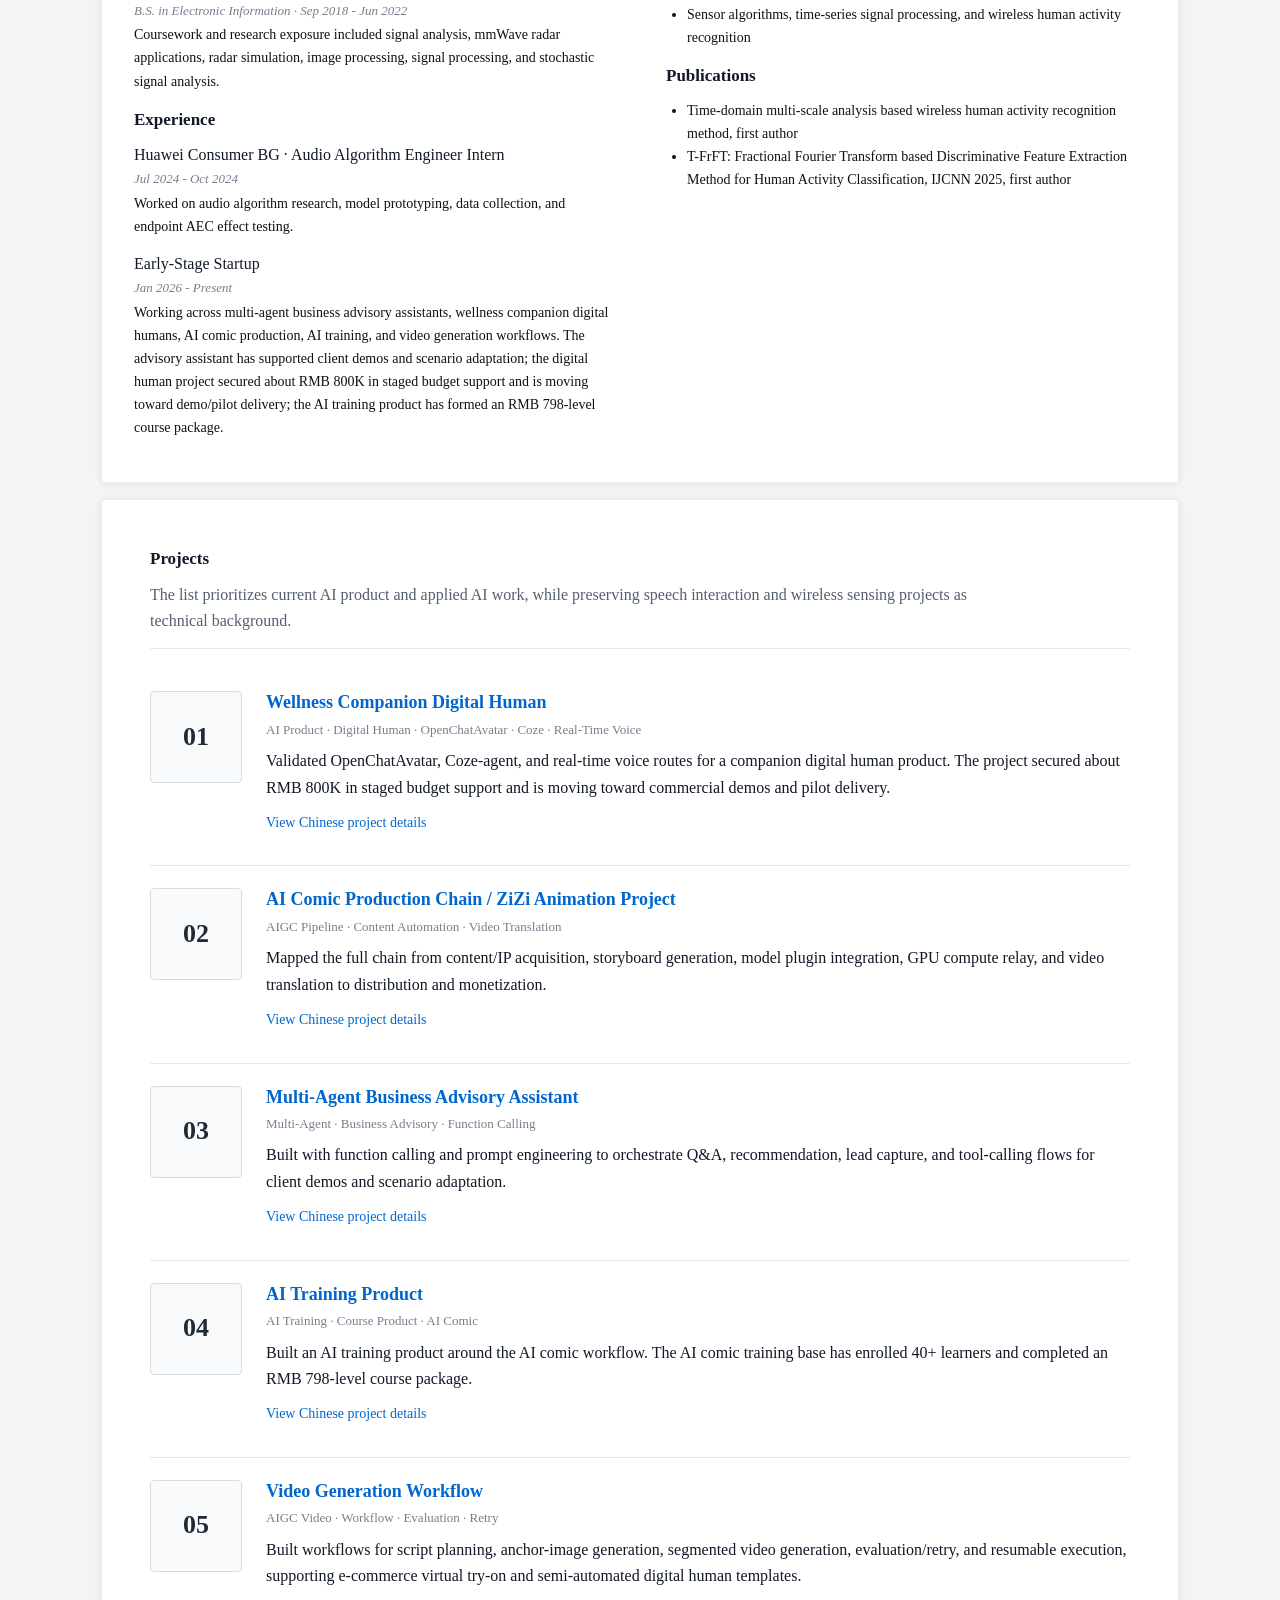
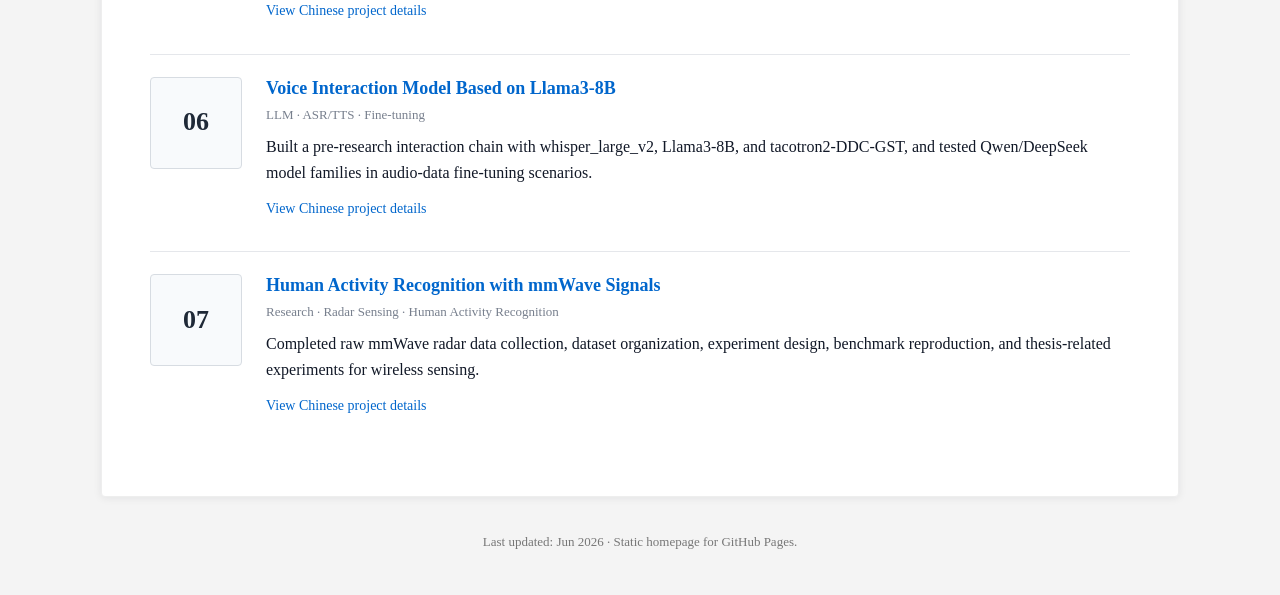
==== commit 53a2d6e8: "Update startup experience content" ====
--- a/en.html
+++ b/en.html
@@ -46,7 +46,7 @@
             <strong>deployable, monetizable, and trustworthy needs</strong>.
           </p>
           <p>
-            My current work spans wellness companion digital humans, multi-agent cultural tourism systems, AI comic and AIGC video production pipelines, AI training products, speech interaction, and sensor-based AI research. I usually work from scenario definition and product solution design through prototype validation, engineering integration, and deployment coordination.
+            My current work spans wellness companion digital humans, multi-agent business advisory assistants, AI comic and AIGC video production pipelines, AI training products, speech interaction, and sensor-based AI research. I usually work in startup-style 0-to-1 cycles from scenario definition and product solution design through prototype validation, engineering integration, and pilot rollout.
           </p>
 
           <div class="interest-block">
@@ -243,9 +243,9 @@
             <p>Worked on audio algorithm research, model prototyping, data collection, and endpoint AEC effect testing.</p>
           </div>
           <div class="entry">
-            <div class="entry-title">Large Cultural Tourism Enterprise</div>
+            <div class="entry-title">Early-Stage Startup</div>
             <div class="entry-meta">Jan 2026 - Present</div>
-            <p>Working across multi-agent tourism, wellness companion digital humans, AI comic production, AI training, and video generation workflows. The multi-agent tourism system has been promoted in related cultural tourism service scenarios; the digital human project received internal approval and about RMB 800K in funding; the AI training product has formed an RMB 798-level course package.</p>
+            <p>Working across multi-agent business advisory assistants, wellness companion digital humans, AI comic production, AI training, and video generation workflows. The advisory assistant has supported client demos and scenario adaptation; the digital human project secured about RMB 800K in staged budget support and is moving toward demo/pilot delivery; the AI training product has formed an RMB 798-level course package.</p>
           </div>
         </div>
 
@@ -281,7 +281,7 @@
             <h3><a href="./projects/digital-human.html">Wellness Companion Digital Human</a></h3>
             <p class="project-tags">AI Product · Digital Human · OpenChatAvatar · Coze · Real-Time Voice</p>
             <p>
-              Validated OpenChatAvatar, Coze-agent, and real-time voice routes for a companion digital human product. The project has received internal approval, talent-plan support, and about RMB 800K in funding, with derivative commercial demos in progress.
+              Validated OpenChatAvatar, Coze-agent, and real-time voice routes for a companion digital human product. The project secured about RMB 800K in staged budget support and is moving toward commercial demos and pilot delivery.
             </p>
             <p><a class="text-link" href="./projects/digital-human.html">View Chinese project details</a></p>
           </div>
@@ -302,10 +302,10 @@
         <article class="project-item">
           <div class="project-thumb">03</div>
           <div class="project-body">
-            <h3><a href="./projects/multi-agent-pm.html">Multi-Agent Cultural Tourism System</a></h3>
-            <p class="project-tags">Multi-Agent · Tourism · Function Calling</p>
-            <p>
-              Built with function calling and prompt engineering, exhibited at a major industry expo, and promoted in related cultural tourism service scenarios.
+            <h3><a href="./projects/multi-agent-pm.html">Multi-Agent Business Advisory Assistant</a></h3>
+            <p class="project-tags">Multi-Agent · Business Advisory · Function Calling</p>
+            <p>
+              Built with function calling and prompt engineering to orchestrate Q&A, recommendation, lead capture, and tool-calling flows for client demos and scenario adaptation.
             </p>
             <p><a class="text-link" href="./projects/multi-agent-pm.html">View Chinese project details</a></p>
           </div>
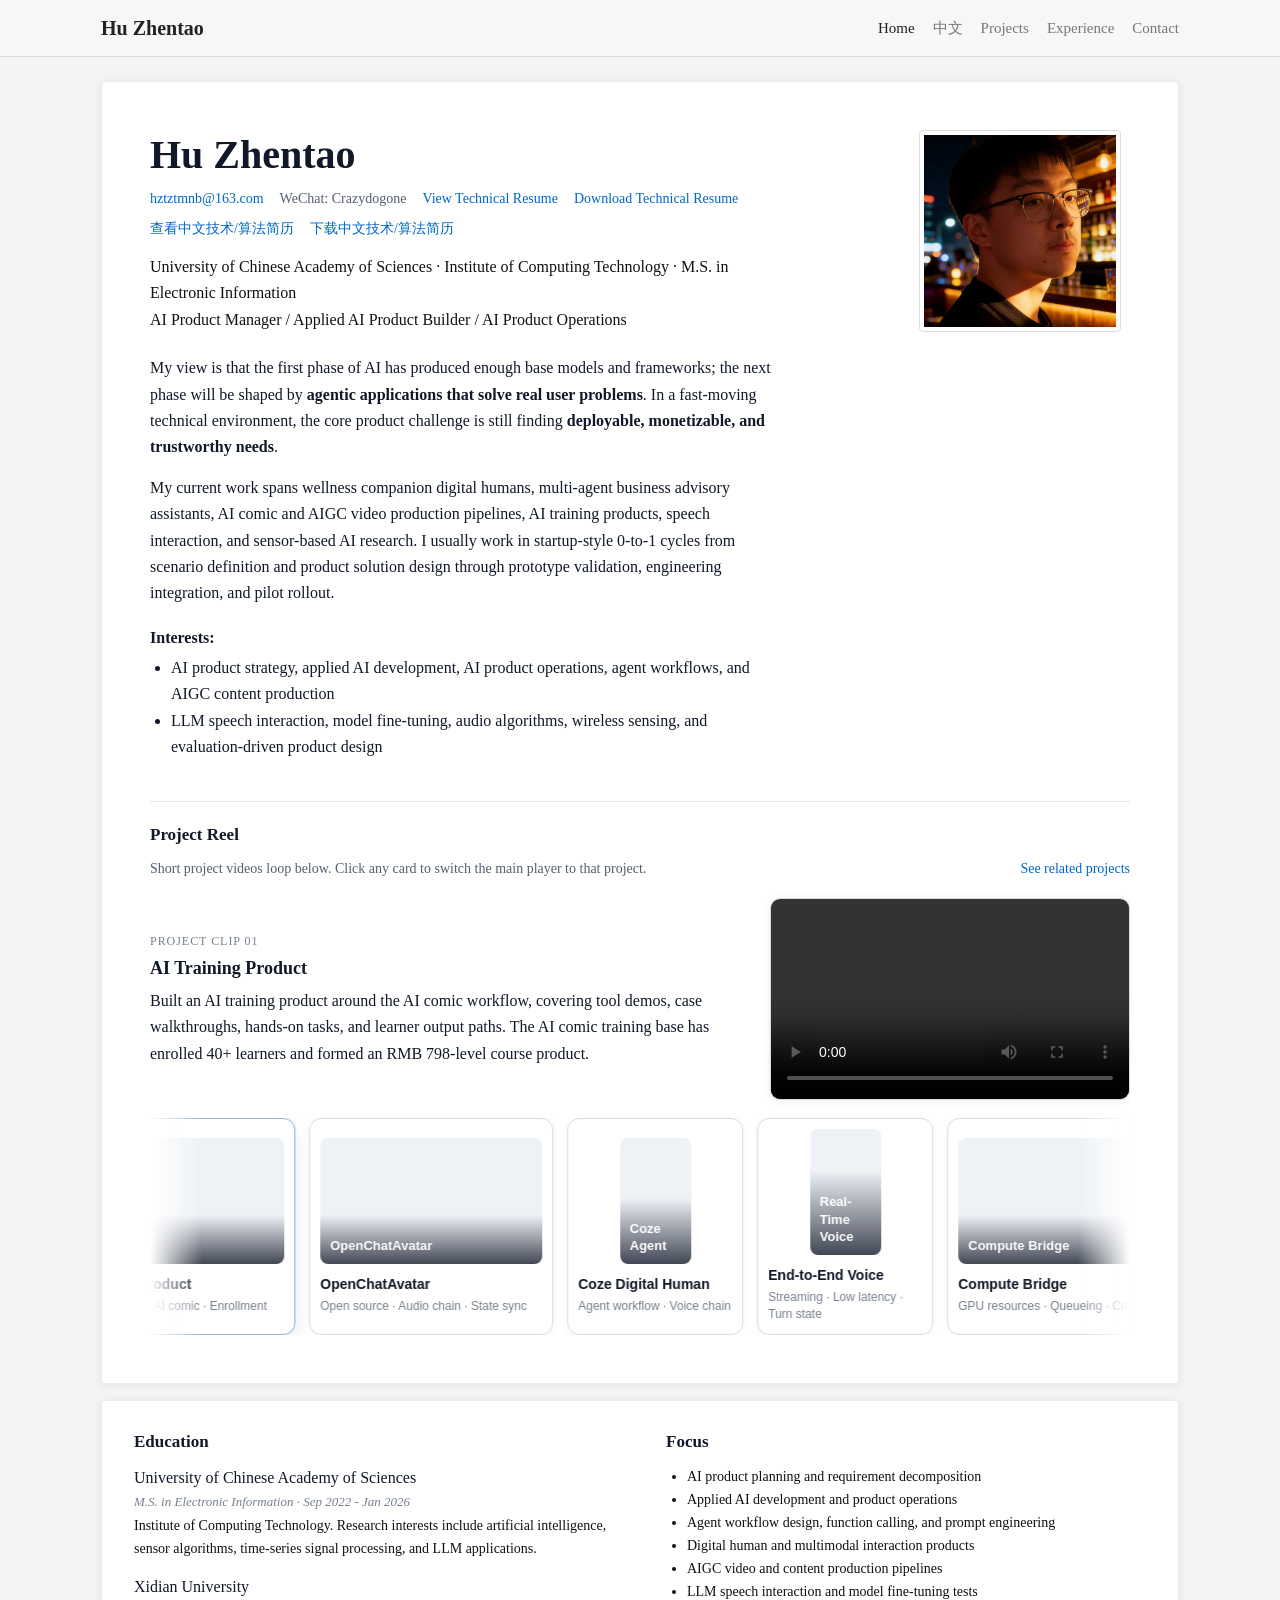
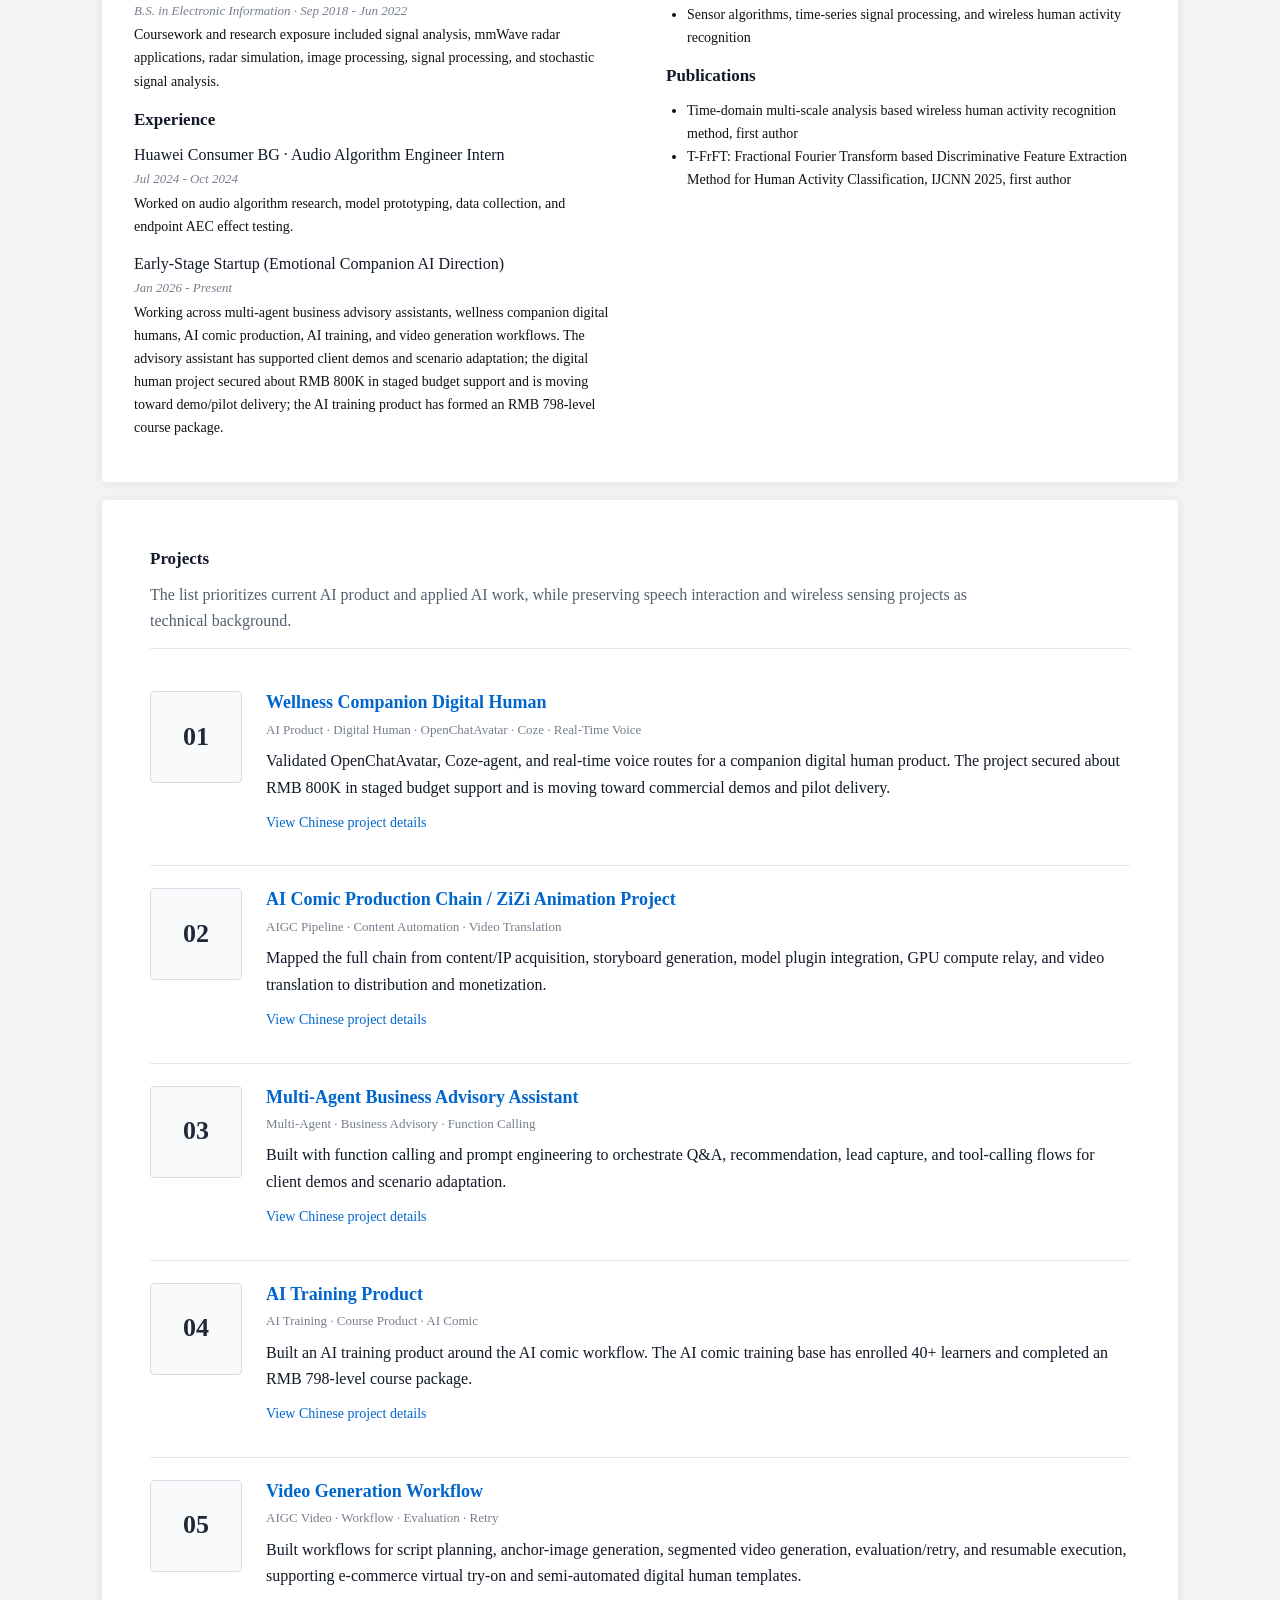
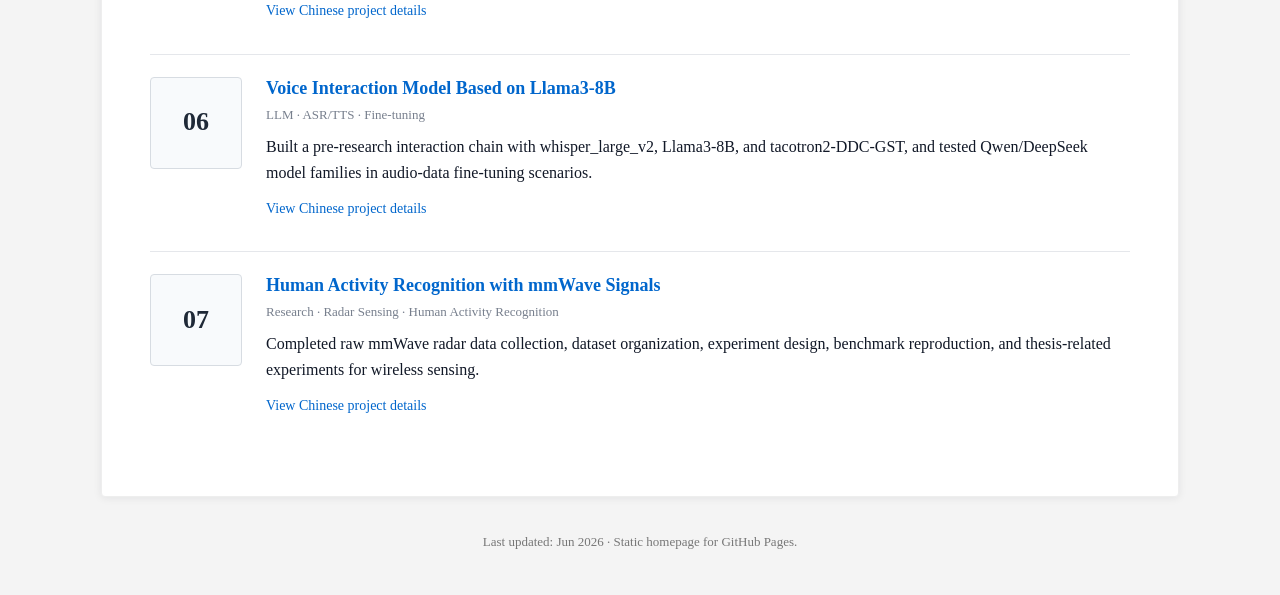
==== commit b6e36292: "Add emotional companion direction to startup experience" ====
--- a/en.html
+++ b/en.html
@@ -243,7 +243,7 @@
             <p>Worked on audio algorithm research, model prototyping, data collection, and endpoint AEC effect testing.</p>
           </div>
           <div class="entry">
-            <div class="entry-title">Early-Stage Startup</div>
+            <div class="entry-title">Early-Stage Startup (Emotional Companion AI Direction)</div>
             <div class="entry-meta">Jan 2026 - Present</div>
             <p>Working across multi-agent business advisory assistants, wellness companion digital humans, AI comic production, AI training, and video generation workflows. The advisory assistant has supported client demos and scenario adaptation; the digital human project secured about RMB 800K in staged budget support and is moving toward demo/pilot delivery; the AI training product has formed an RMB 798-level course package.</p>
           </div>
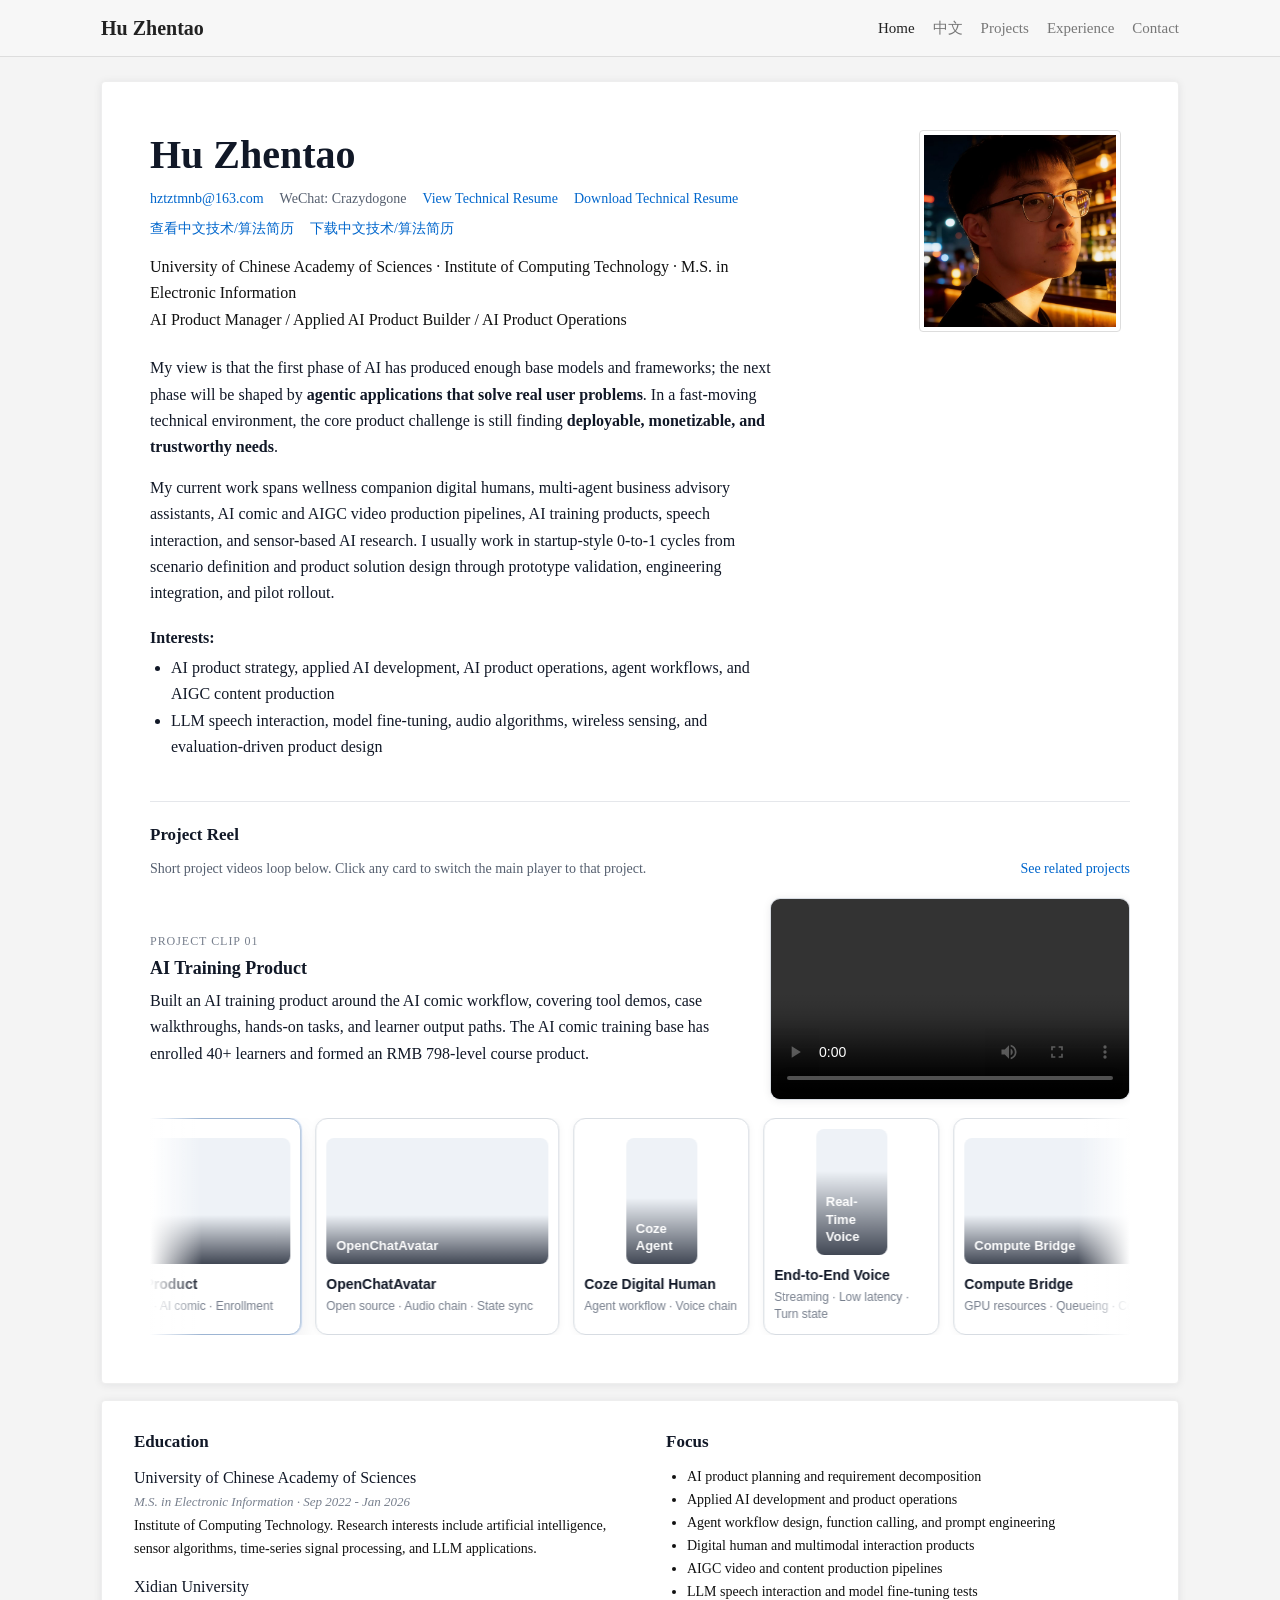
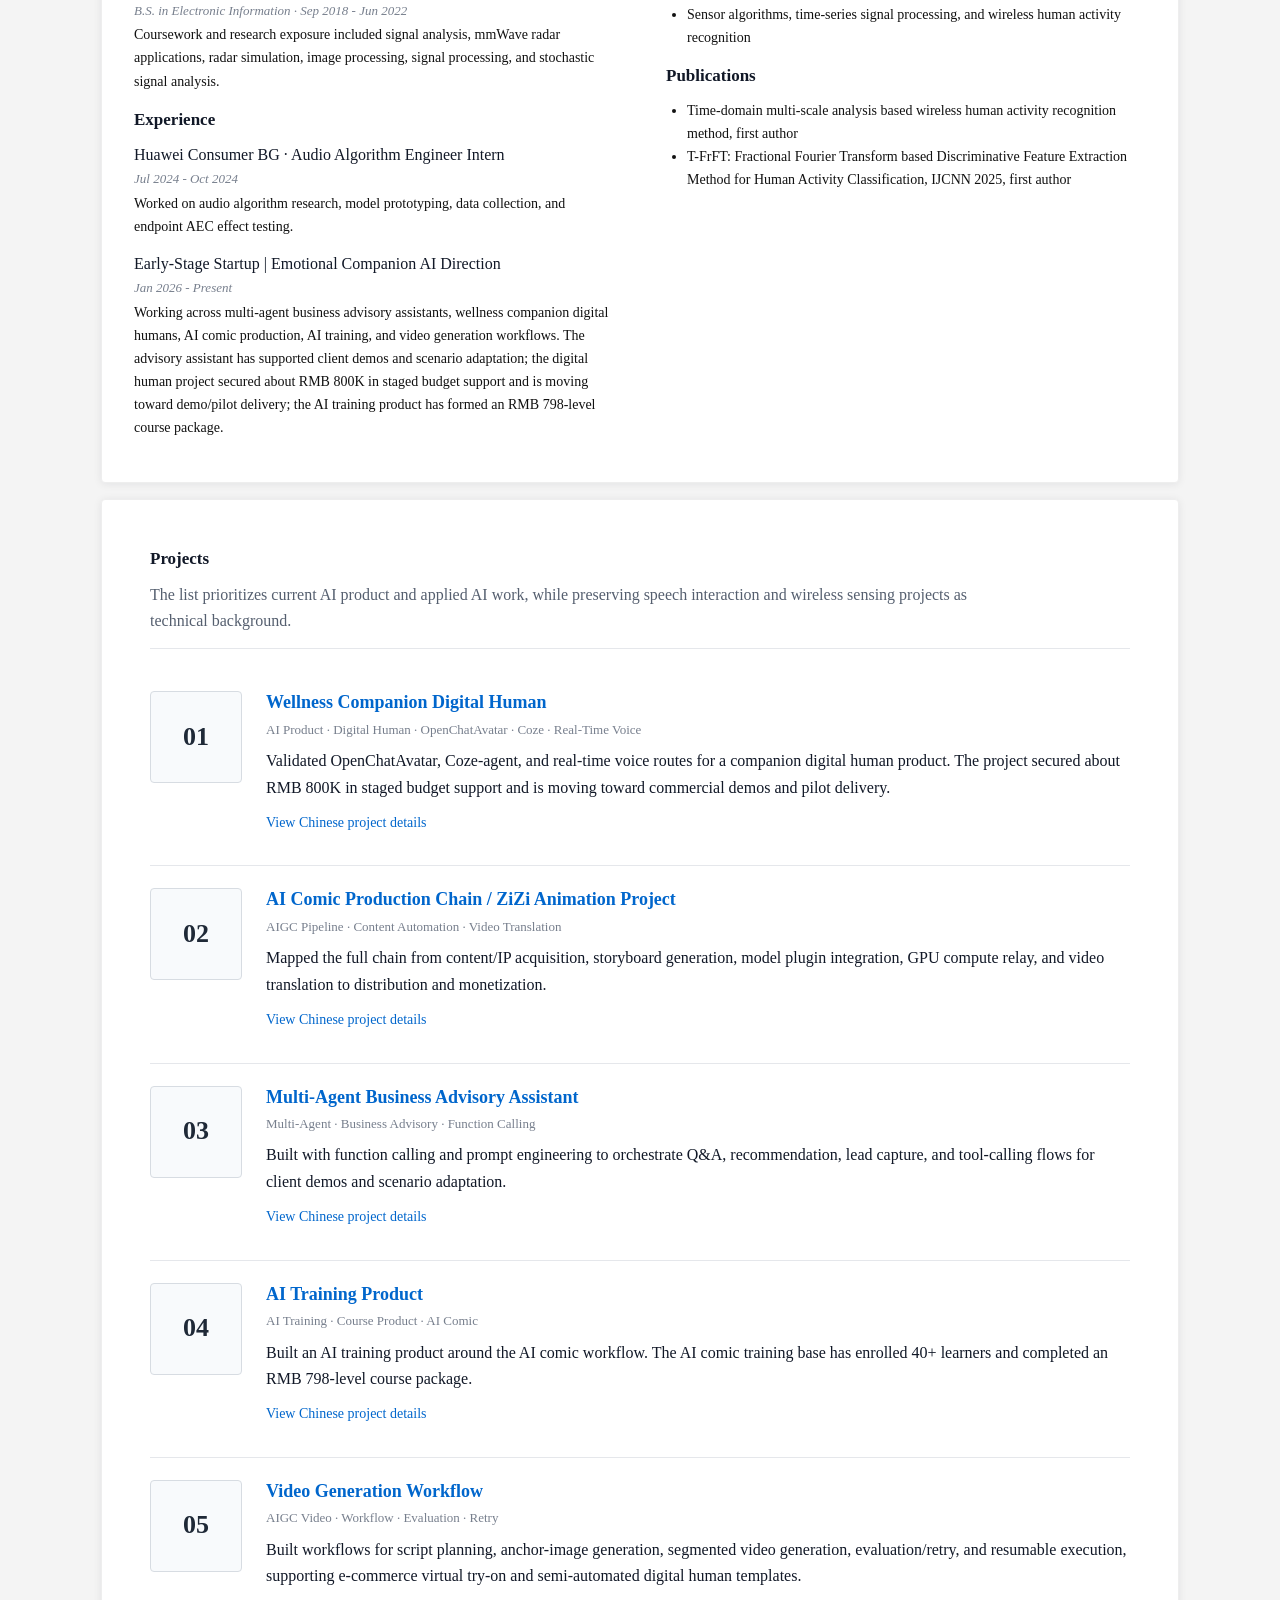
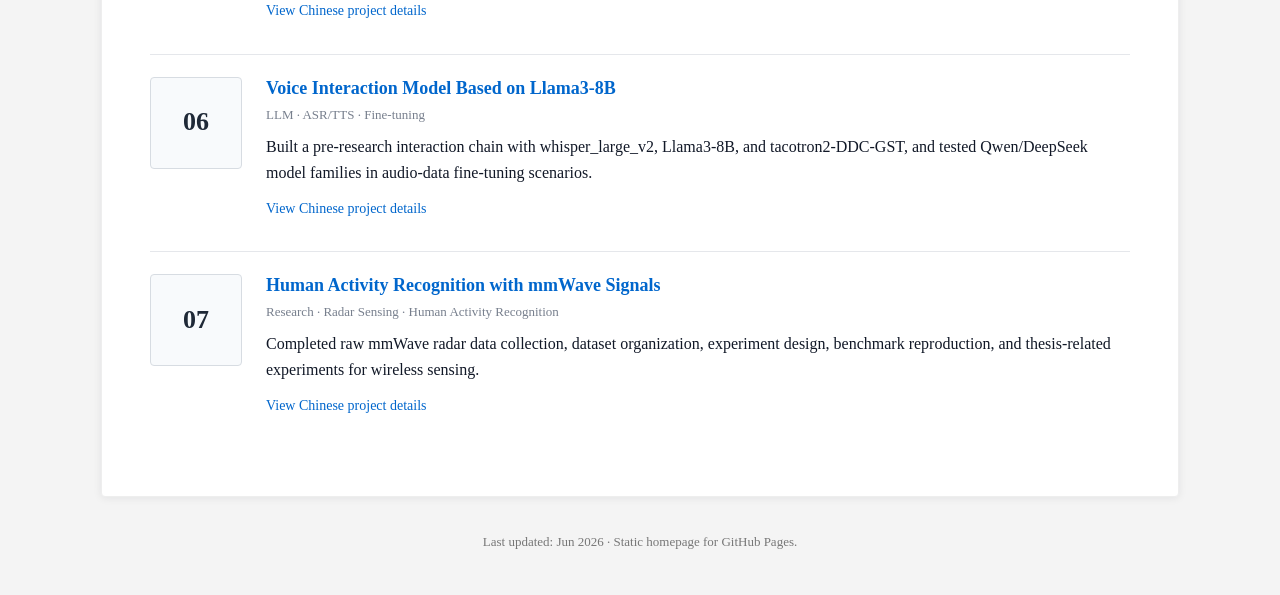
==== commit 9248c7ce: "Use pipe format for startup direction" ====
--- a/en.html
+++ b/en.html
@@ -243,7 +243,7 @@
             <p>Worked on audio algorithm research, model prototyping, data collection, and endpoint AEC effect testing.</p>
           </div>
           <div class="entry">
-            <div class="entry-title">Early-Stage Startup (Emotional Companion AI Direction)</div>
+            <div class="entry-title">Early-Stage Startup | Emotional Companion AI Direction</div>
             <div class="entry-meta">Jan 2026 - Present</div>
             <p>Working across multi-agent business advisory assistants, wellness companion digital humans, AI comic production, AI training, and video generation workflows. The advisory assistant has supported client demos and scenario adaptation; the digital human project secured about RMB 800K in staged budget support and is moving toward demo/pilot delivery; the AI training product has formed an RMB 798-level course package.</p>
           </div>
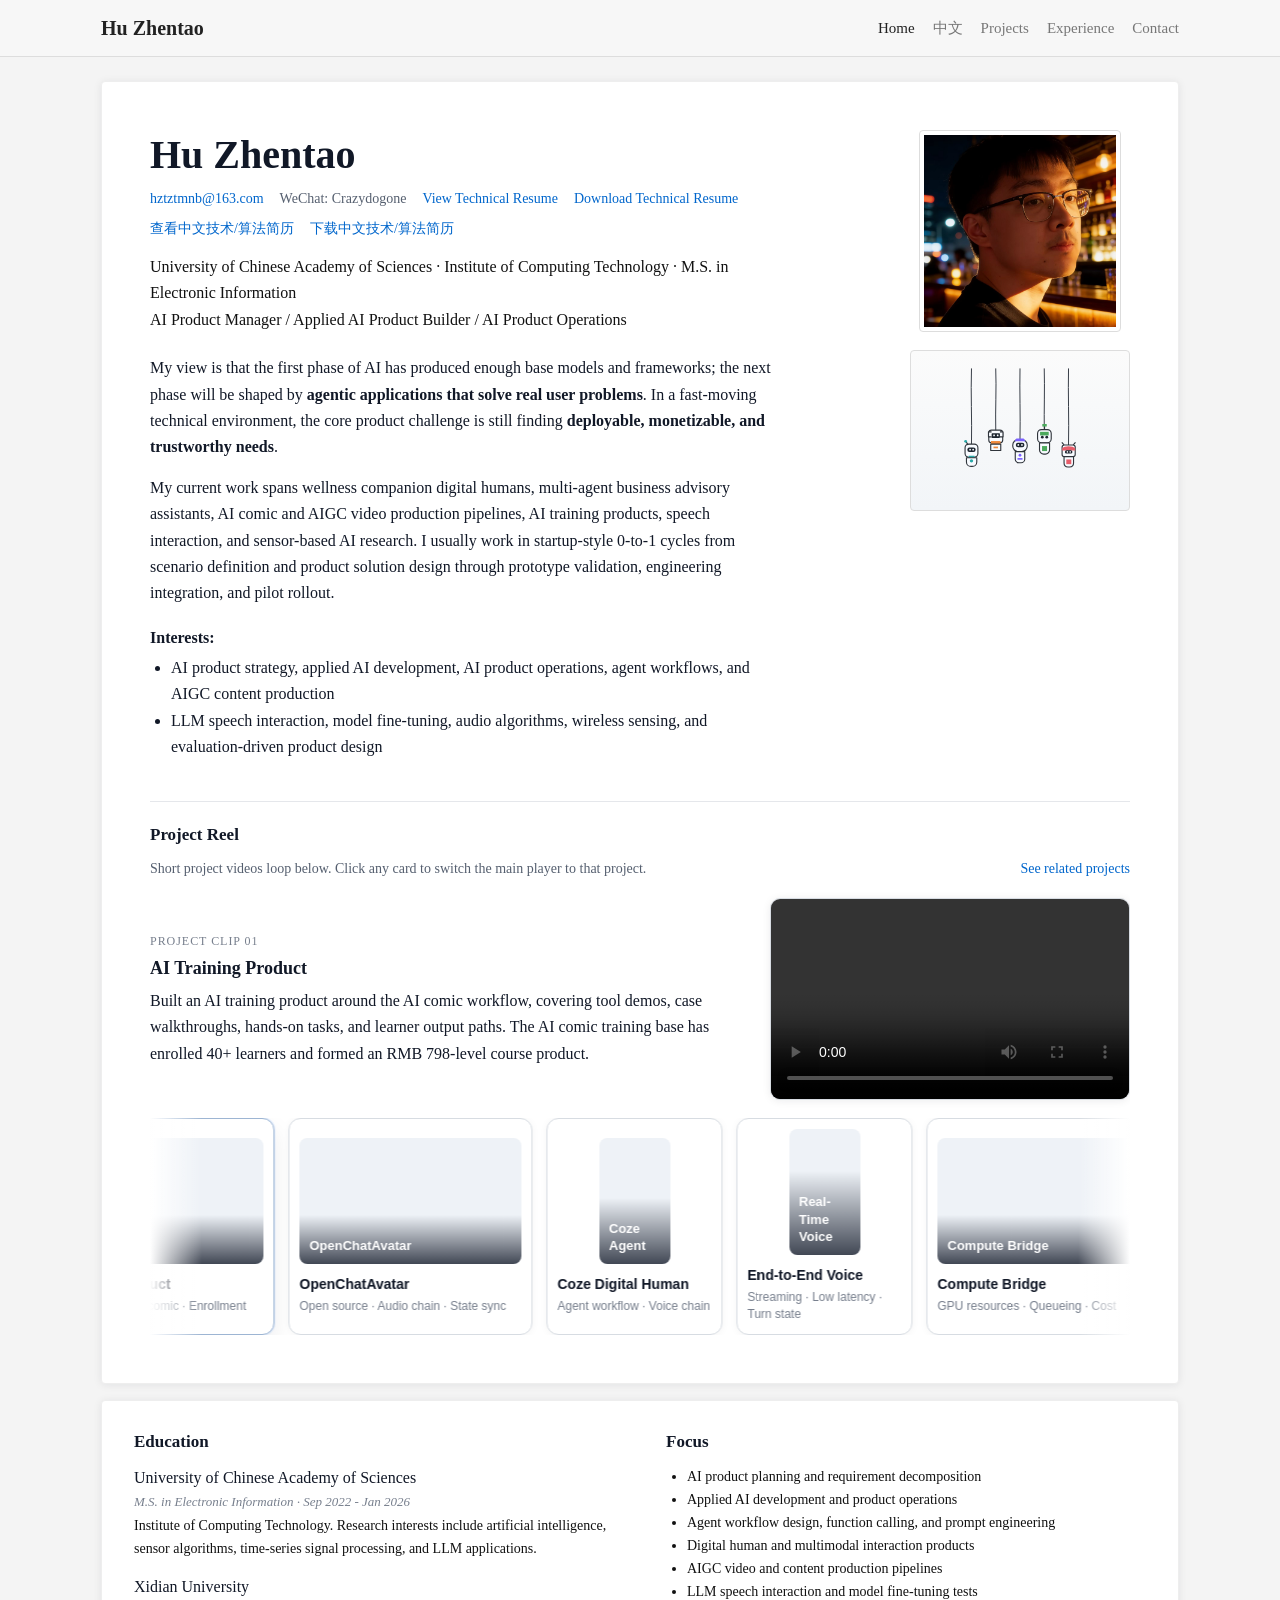
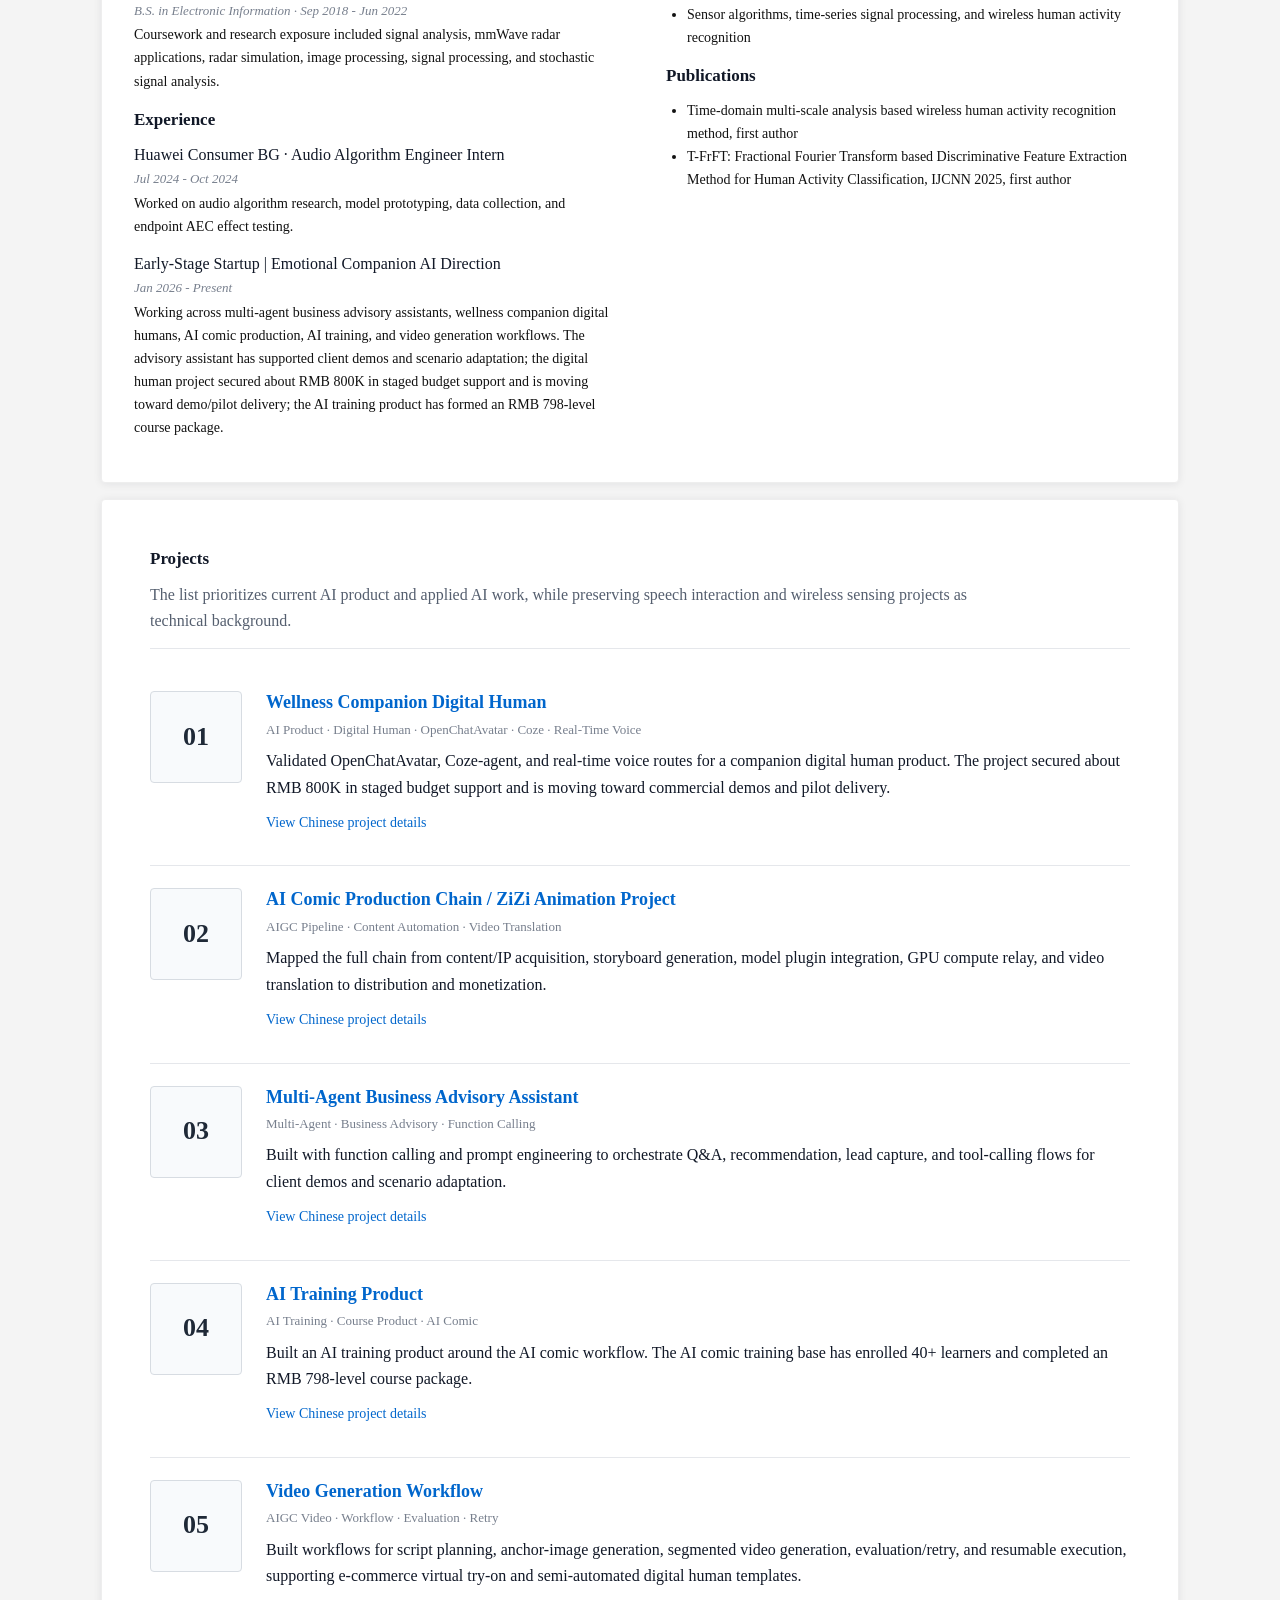
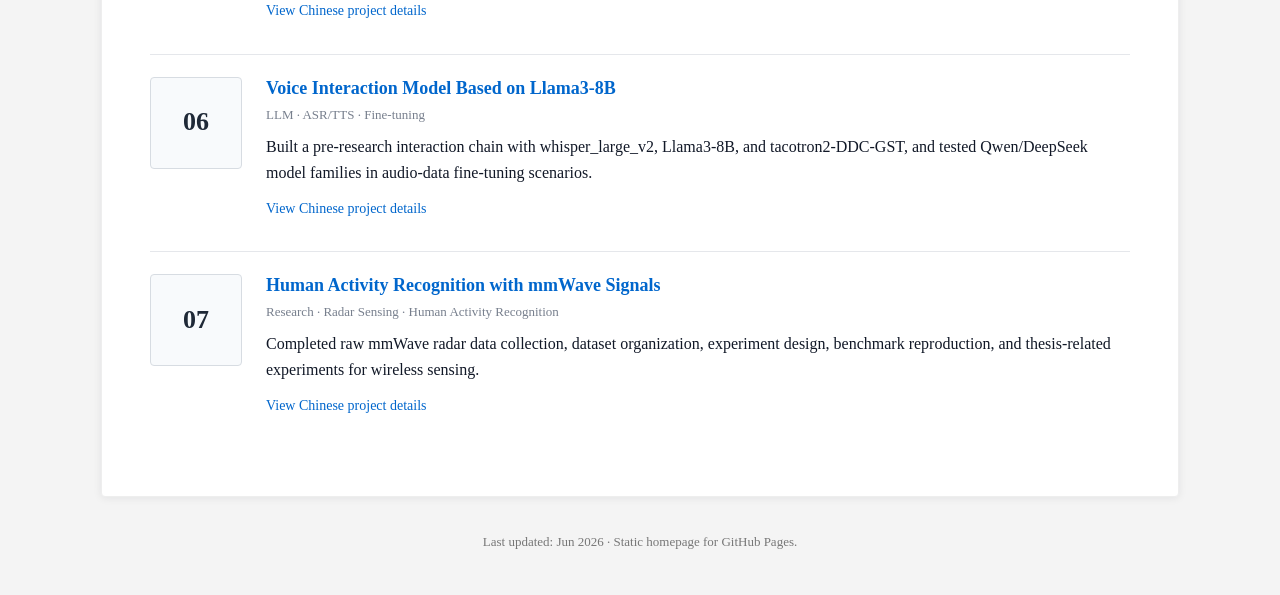
==== commit 8f6f757e: "Restore homepage agent animation" ====
--- a/en.html
+++ b/en.html
@@ -62,6 +62,16 @@
           <div class="portrait-card" aria-label="Profile photo">
             <img src="./assets/profile.jpg" alt="Portrait of Hu Zhentao" />
           </div>
+          <div class="agent-animation-card" aria-label="Five swinging agents">
+            <object
+              class="agent-animation"
+              type="image/svg+xml"
+              data="./assets/agent-hand-animation.svg"
+              aria-label="Five swinging agents"
+            >
+              Five animated agents hanging below the portrait.
+            </object>
+          </div>
         </aside>
 
         <section class="project-reel" aria-labelledby="project-reel-title">
--- a/styles.css
+++ b/styles.css
@@ -201,6 +201,21 @@
   aspect-ratio: 1 / 1;
   object-fit: cover;
   object-position: 58% 20%;
+}
+
+.agent-animation-card {
+  width: 100%;
+  padding: 10px 10px 4px;
+  border: 1px solid #dddddd;
+  border-radius: var(--radius);
+  background: linear-gradient(180deg, #fbfbfb 0%, #f2f5f8 100%);
+}
+
+.agent-animation {
+  display: block;
+  width: 100%;
+  aspect-ratio: 26 / 19;
+  border: 0;
 }
 
 .interest-block {
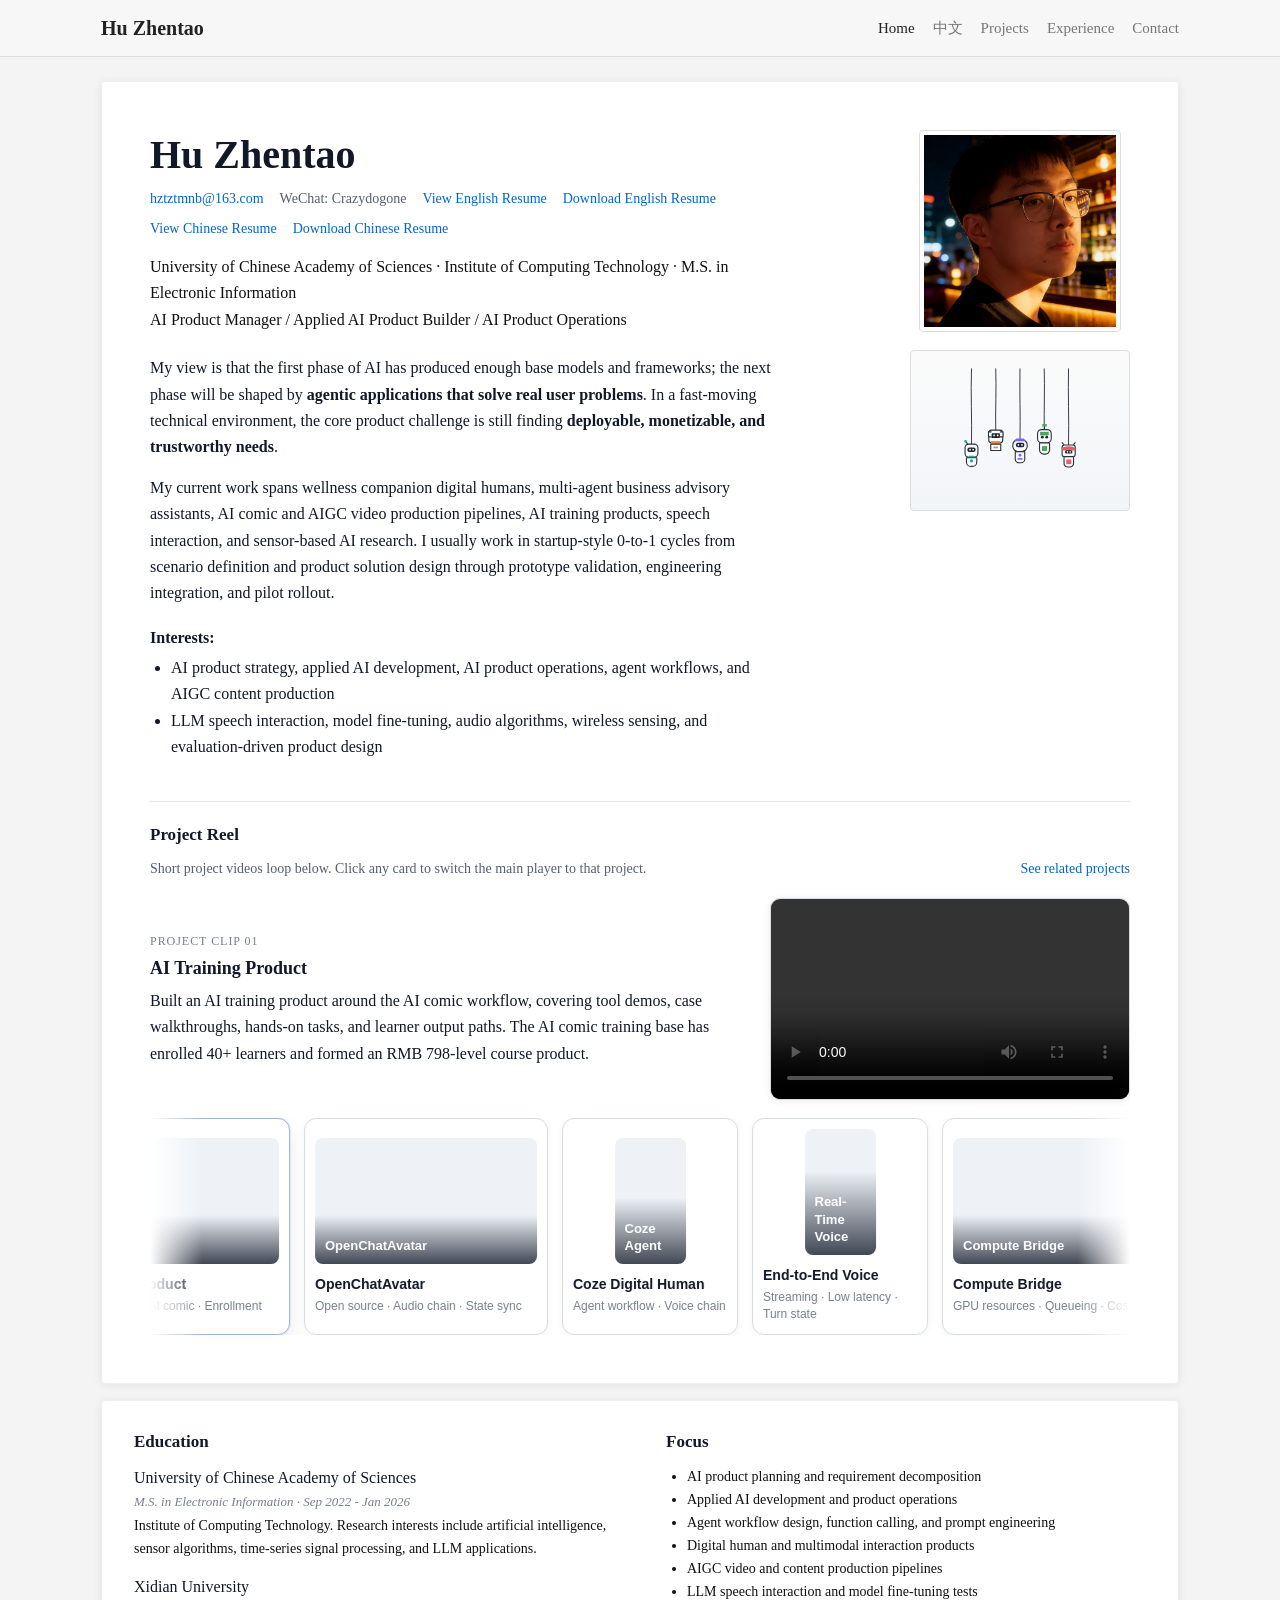
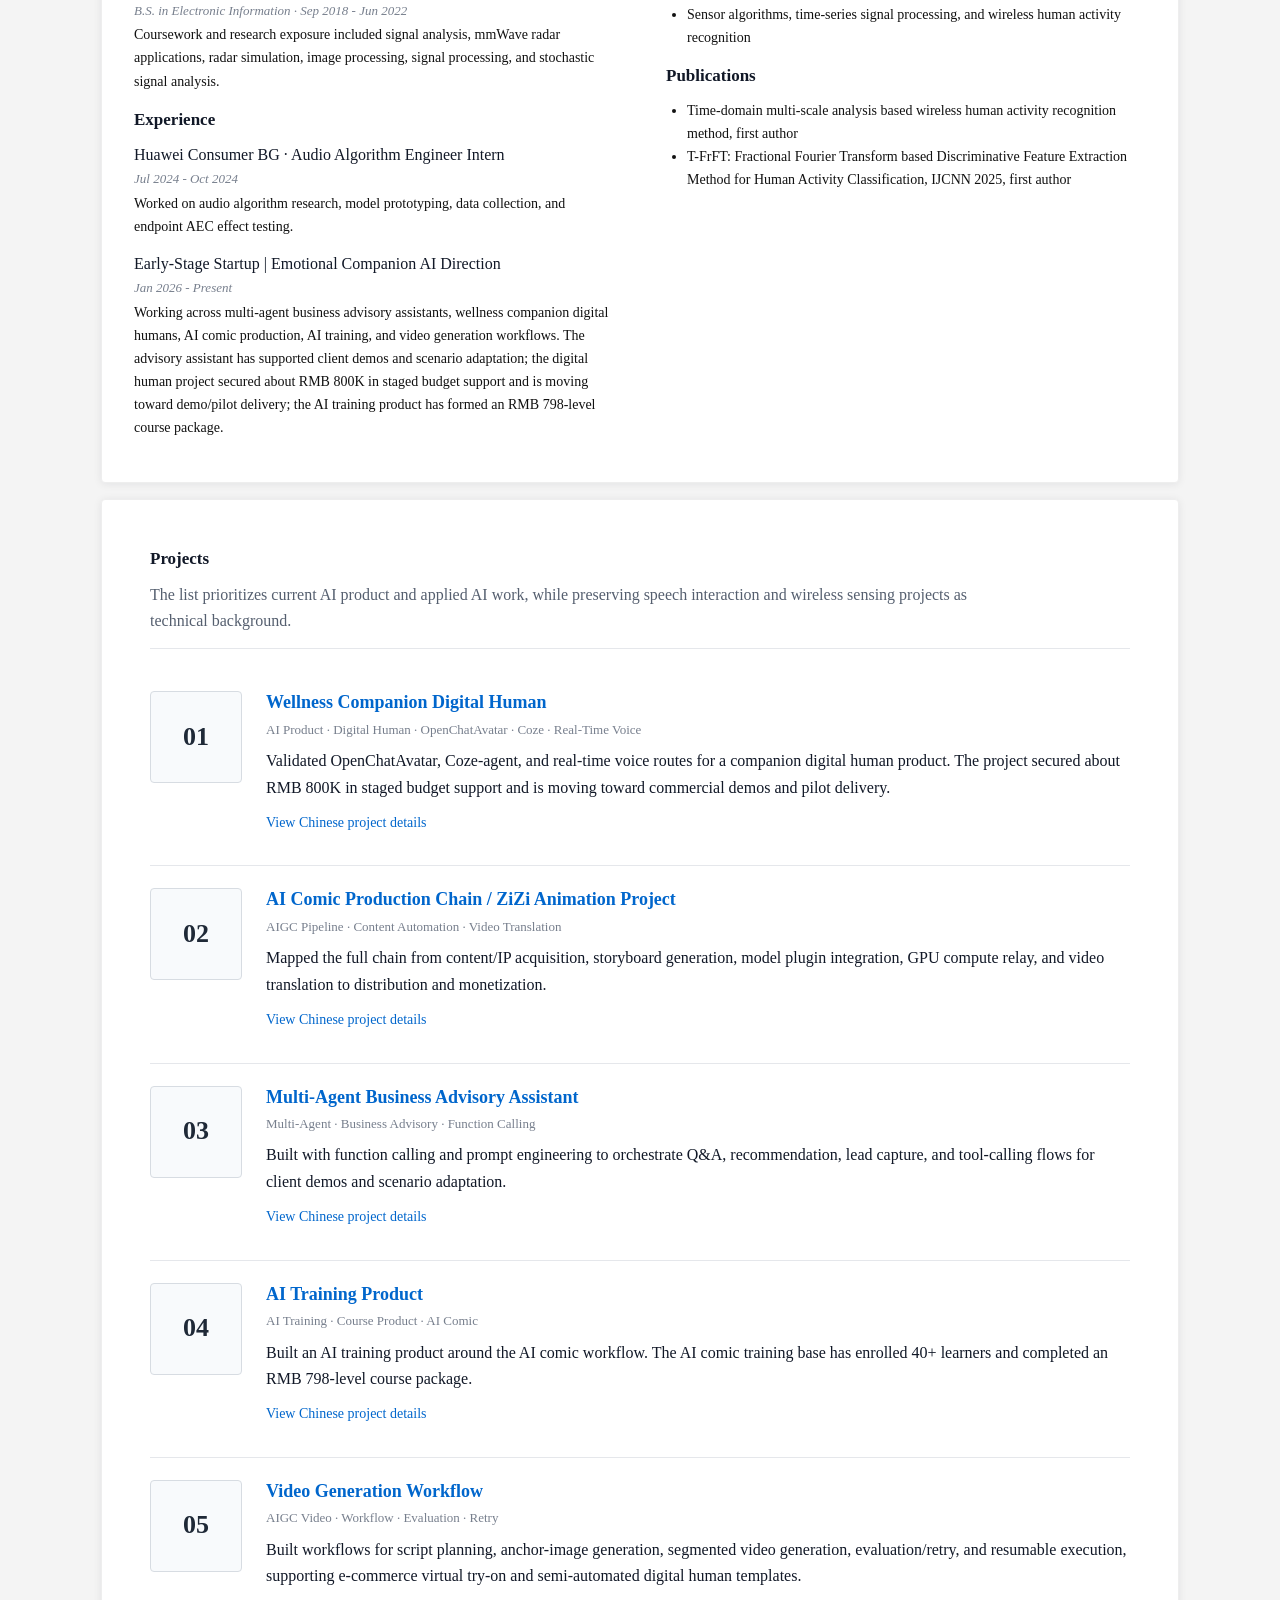
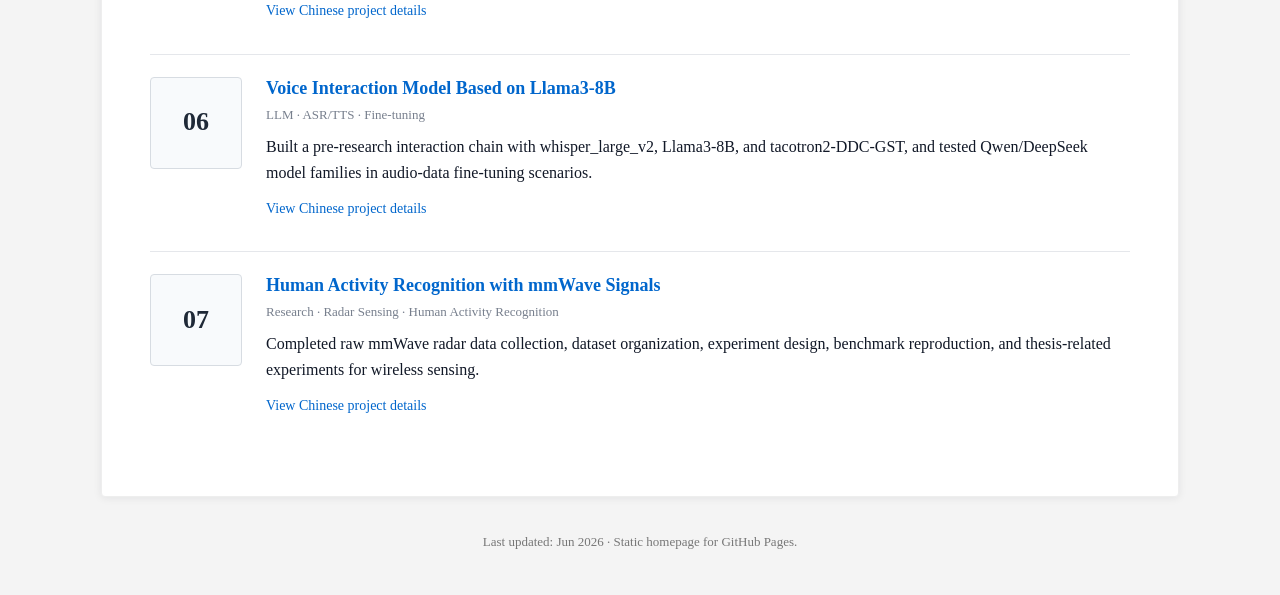
==== commit 5a090695: "Consolidate site resumes" ====
--- a/en.html
+++ b/en.html
@@ -32,10 +32,10 @@
           <div id="contact" class="intro-contact" aria-label="Contact and resume downloads">
             <a href="mailto:hztztmnb@163.com">hztztmnb@163.com</a>
             <span>WeChat: Crazydogone</span>
-            <a href="./assets/resume-technical-en.pdf" target="_blank" rel="noopener">View Technical Resume</a>
-            <a href="./assets/resume-technical-en.pdf" download>Download Technical Resume</a>
-            <a href="./assets/resume-technical-cn.pdf" target="_blank" rel="noopener" lang="zh-CN">查看中文技术/算法简历</a>
-            <a href="./assets/resume-technical-cn.pdf" download lang="zh-CN">下载中文技术/算法简历</a>
+            <a href="./assets/resume-en.pdf" target="_blank" rel="noopener">View English Resume</a>
+            <a href="./assets/resume-en.pdf" download>Download English Resume</a>
+            <a href="./assets/resume-cn.pdf" target="_blank" rel="noopener" lang="zh-CN">View Chinese Resume</a>
+            <a href="./assets/resume-cn.pdf" download lang="zh-CN">Download Chinese Resume</a>
           </div>
           <p class="affiliation">University of Chinese Academy of Sciences · Institute of Computing Technology · M.S. in Electronic Information</p>
           <p class="affiliation">AI Product Manager / Applied AI Product Builder / AI Product Operations</p>
